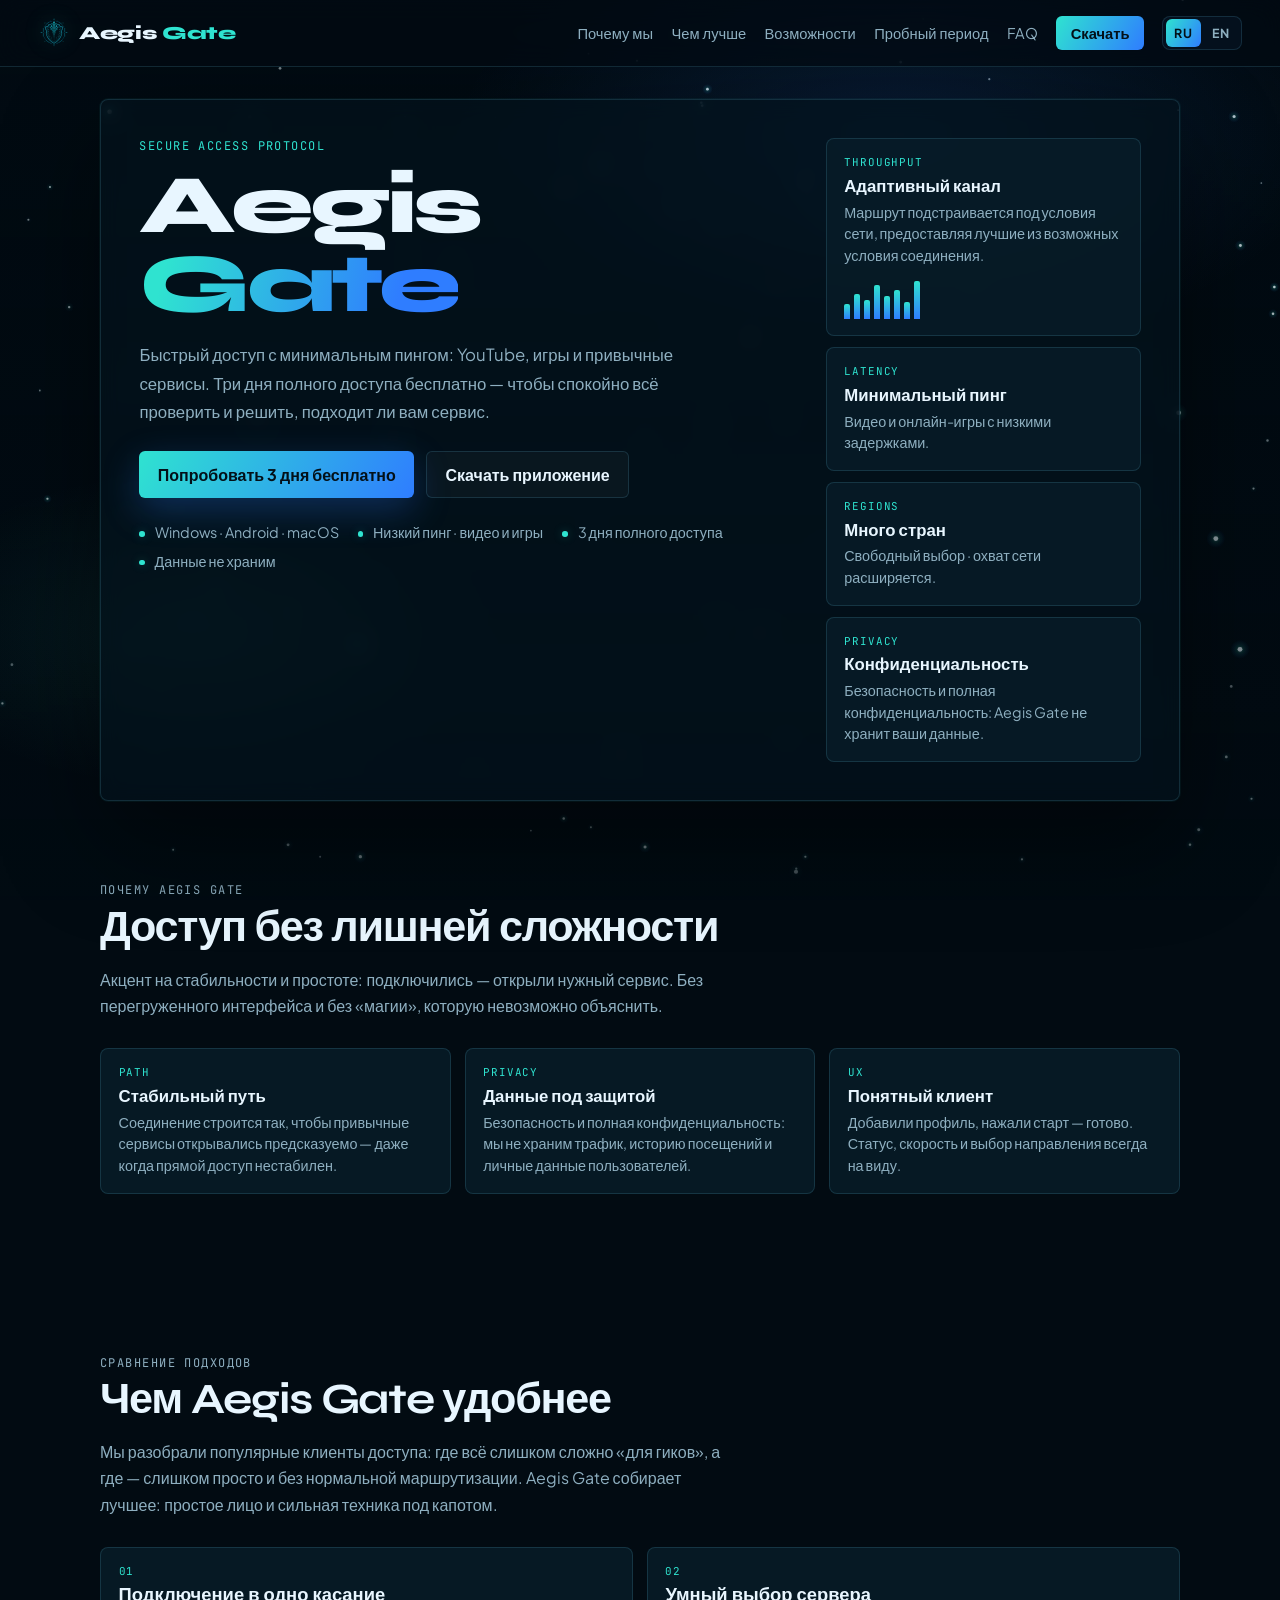
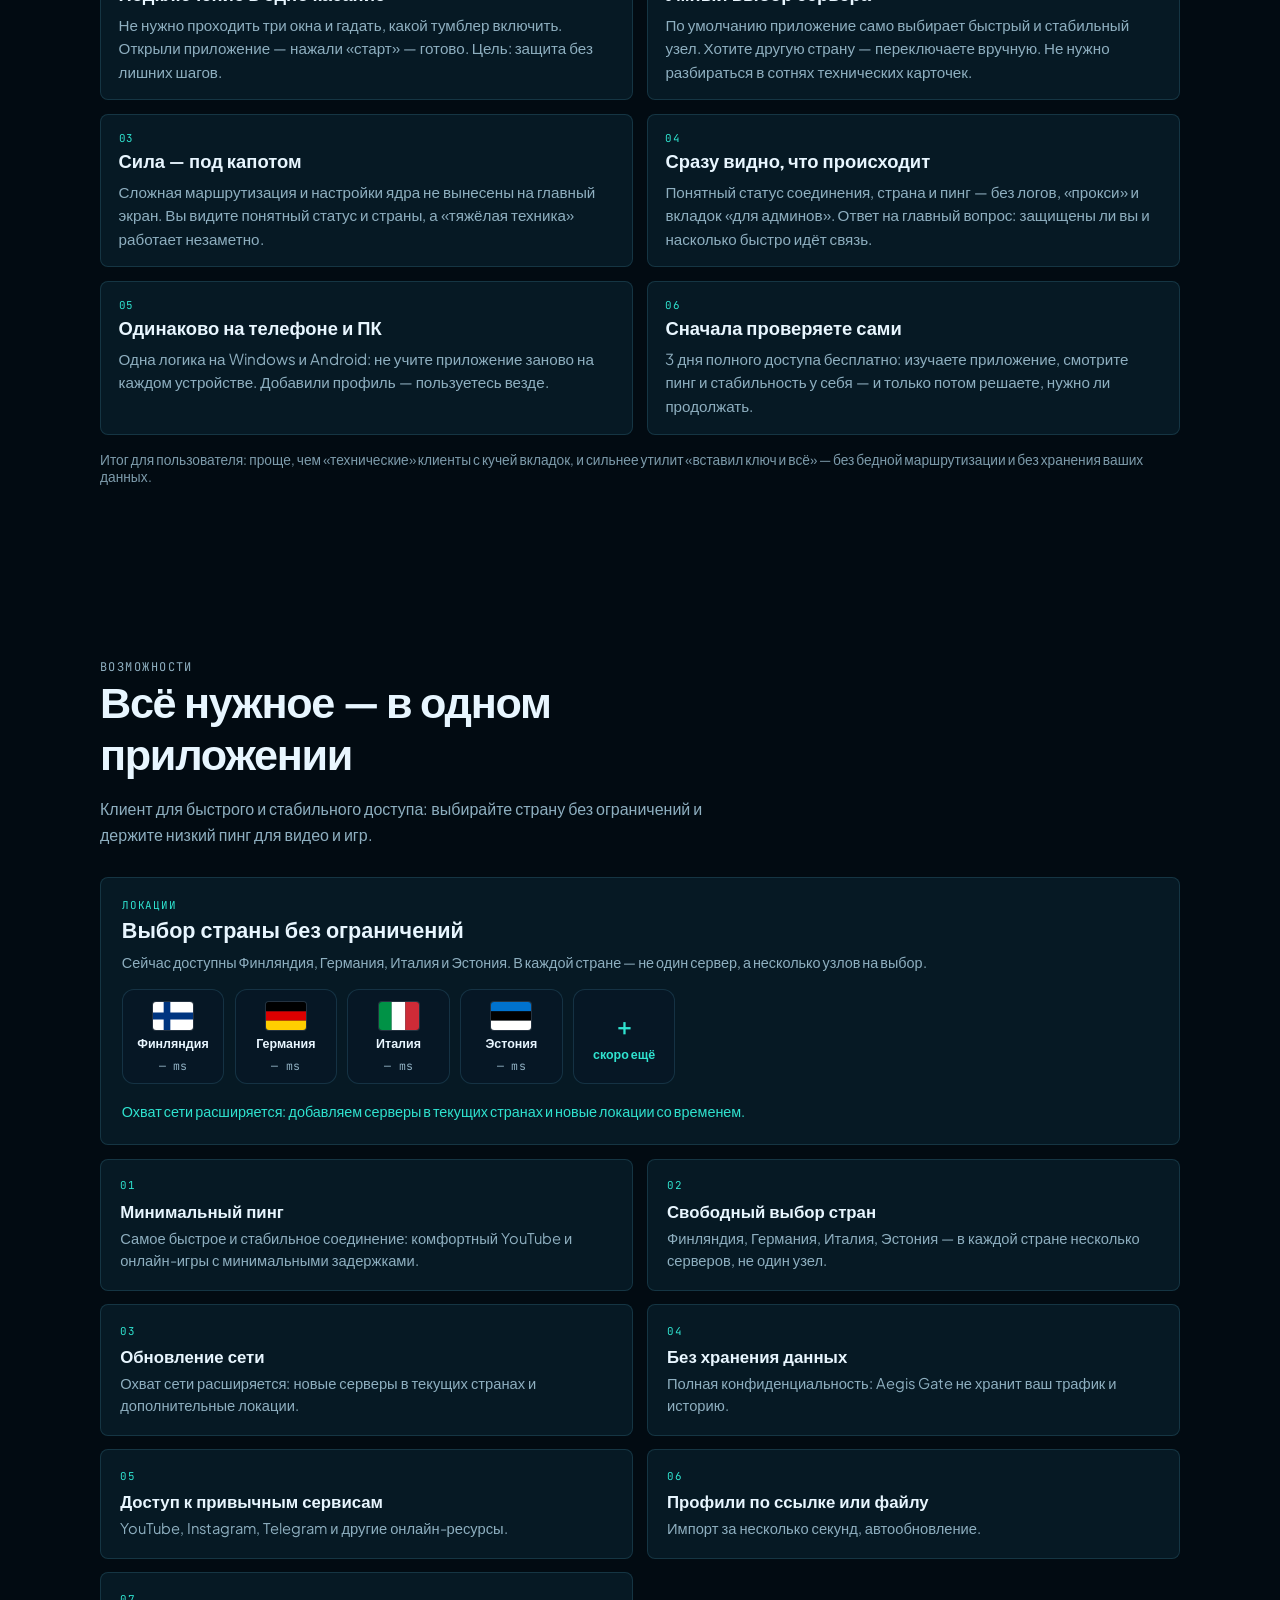
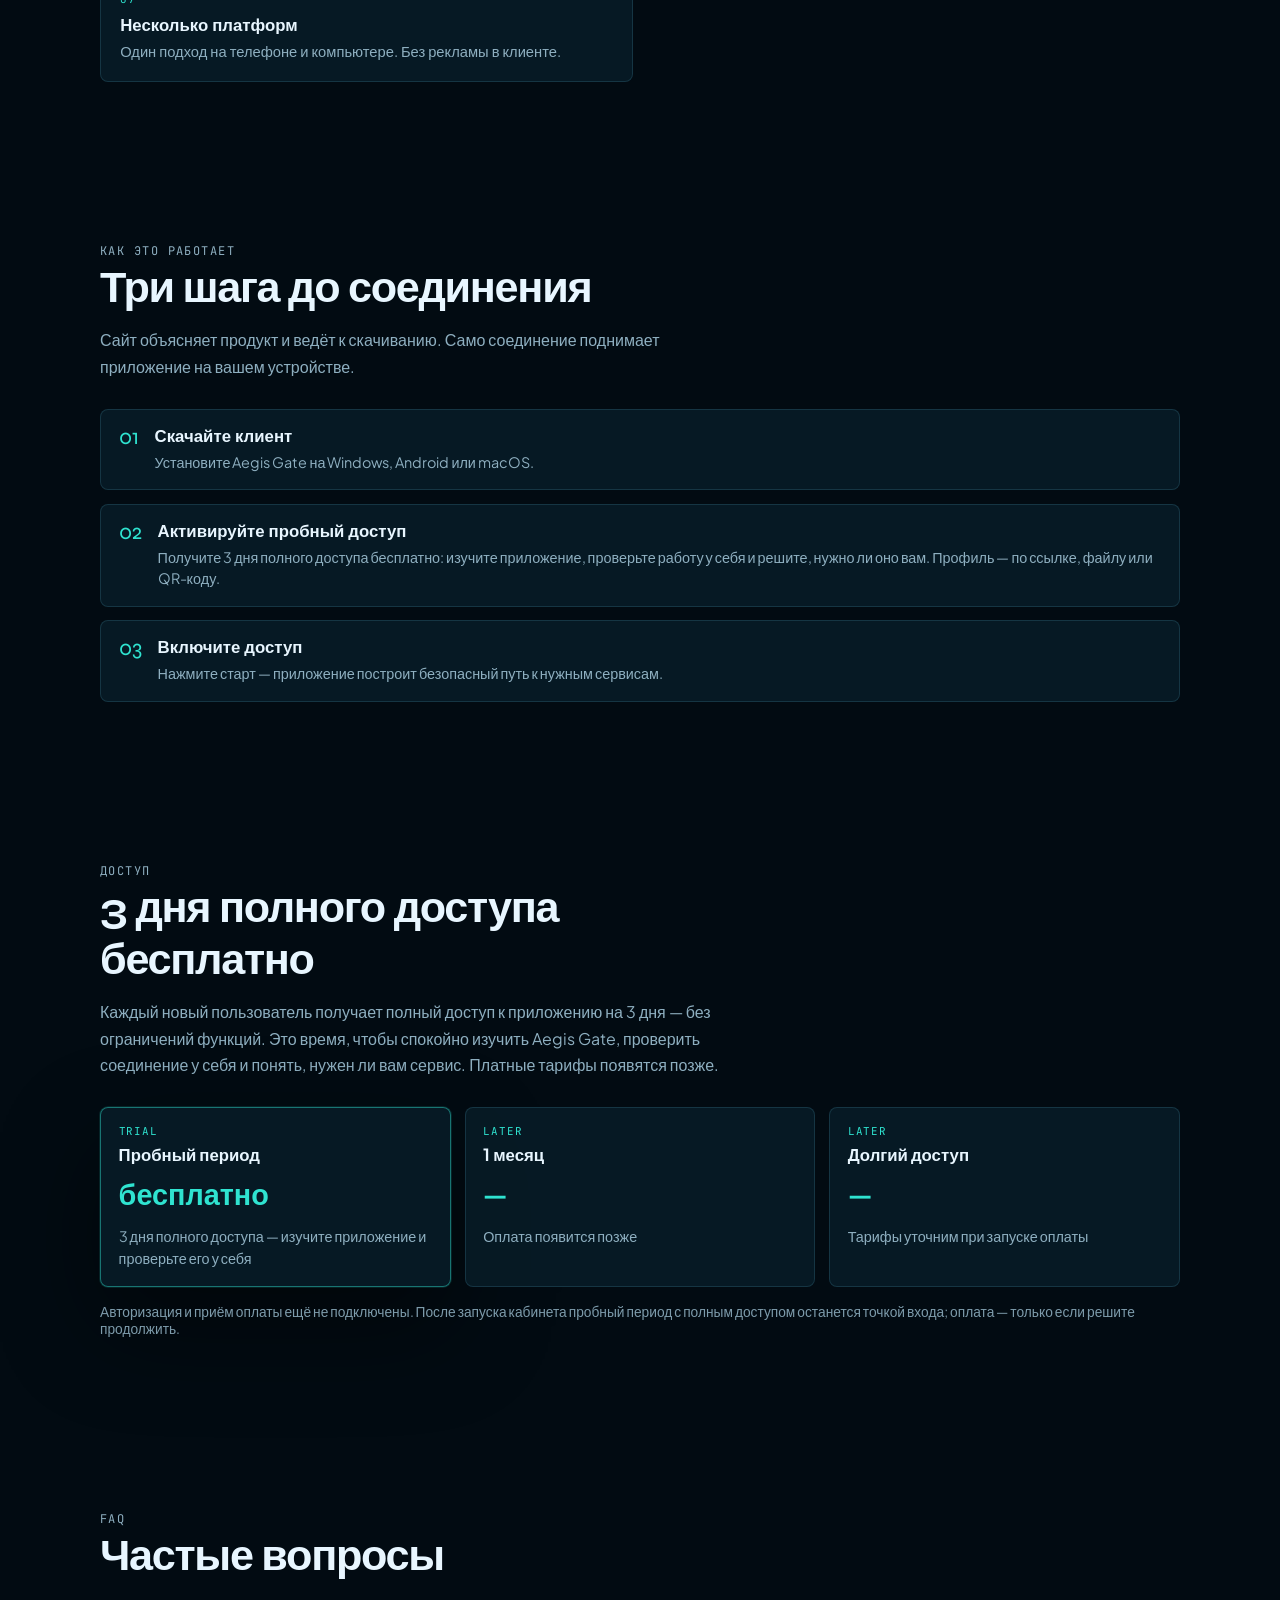
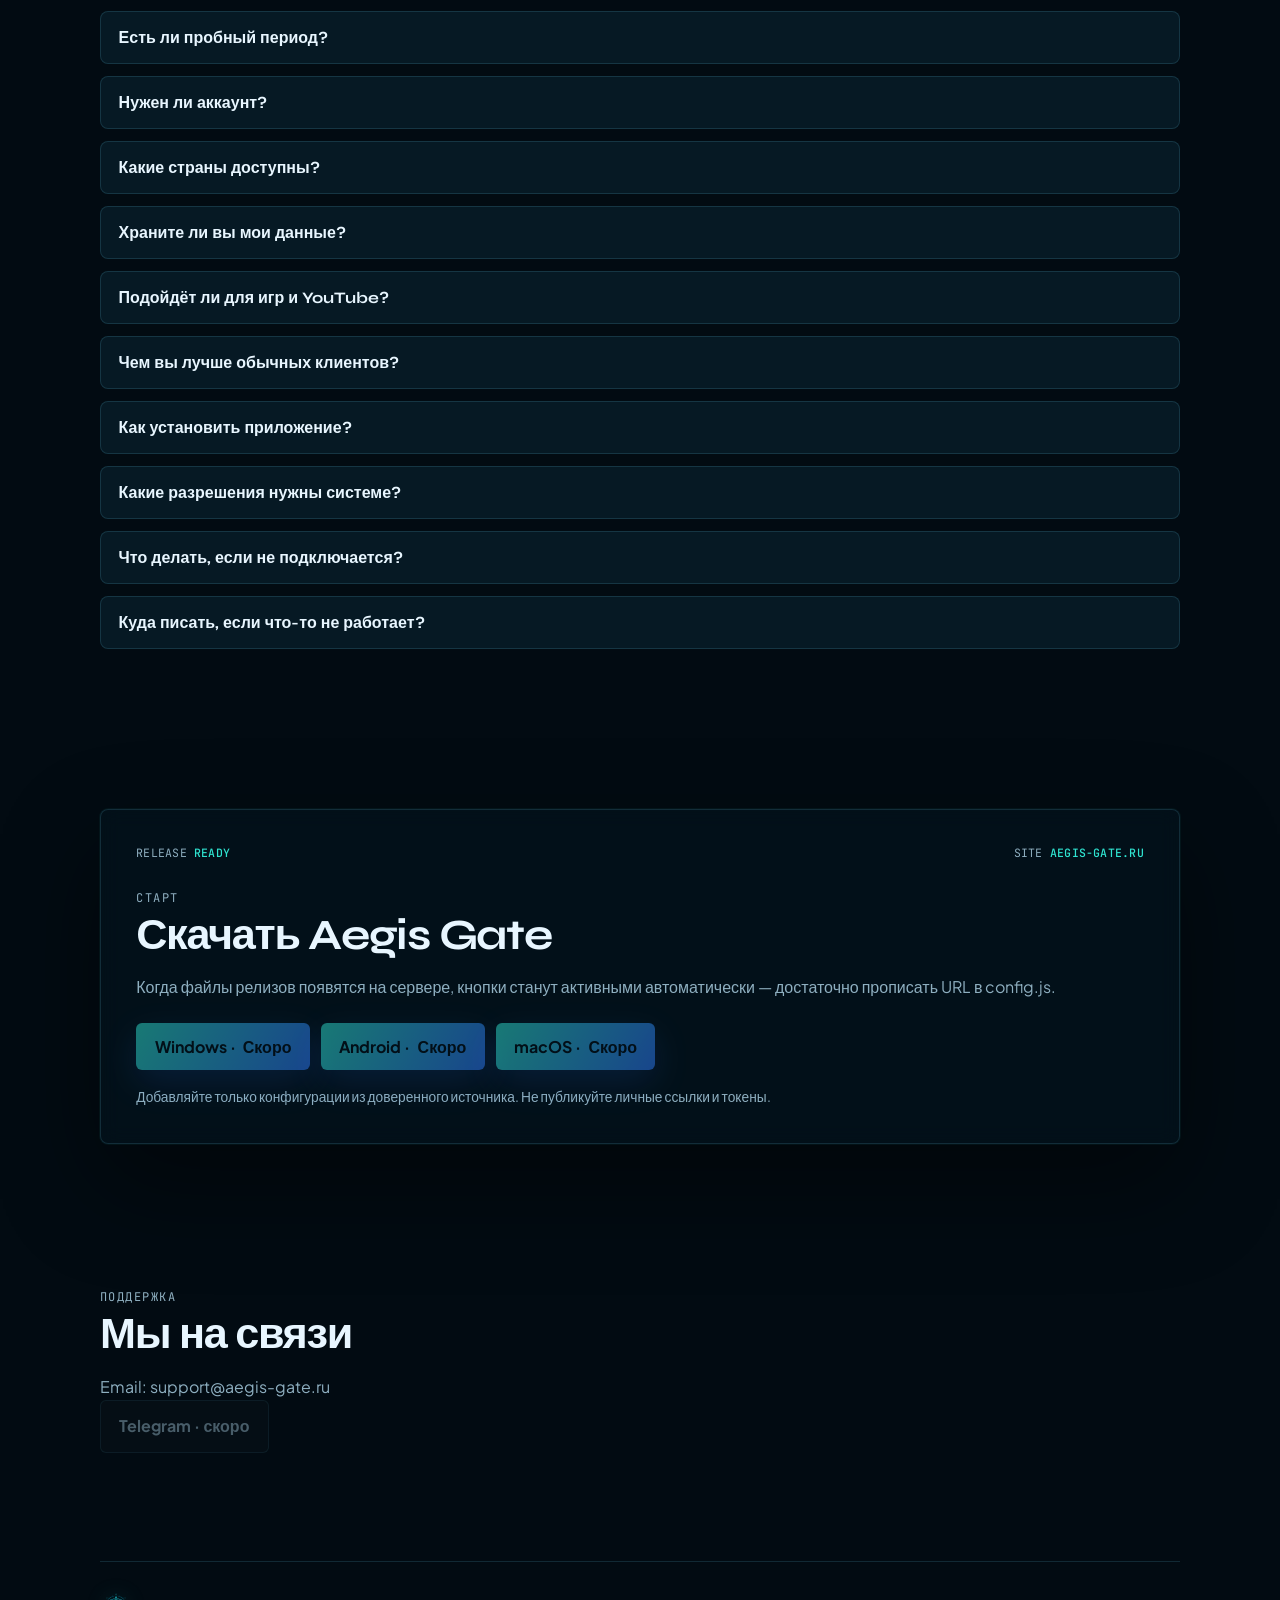
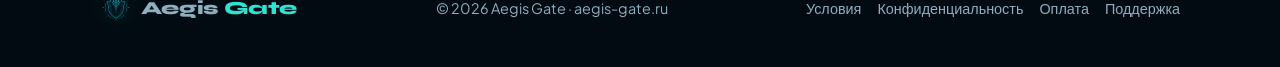
==== website/index.html @ 4e3cf85e "Initial commit: Aegis Gate" ====
<!DOCTYPE html>
<html lang="ru">
  <head>
    <meta charset="UTF-8" />
    <meta name="viewport" content="width=device-width, initial-scale=1" />
    <title data-i18n="meta.title">Aegis Gate — безопасный доступ к сервисам</title>
    <meta
      name="description"
      content="Aegis Gate — быстрый доступ с минимальным пингом: YouTube и игры, выбор стран без ограничений. 3 дня бесплатно. Windows, Android, macOS."
    />
    <link rel="canonical" href="https://aegis-gate.ru/" />
    <meta property="og:type" content="website" />
    <meta property="og:url" content="https://aegis-gate.ru/" />
    <meta property="og:title" content="Aegis Gate" />
    <meta
      property="og:description"
      content="Безопасный доступ к привычным сервисам без сложной настройки."
    />
    <meta property="og:image" content="https://aegis-gate.ru/assets/og-image.png" />
    <meta name="twitter:card" content="summary_large_image" />
    <meta name="theme-color" content="#020b12" />
    <link rel="icon" href="assets/favicon-32.png" type="image/png" sizes="32x32" />
    <link rel="icon" href="assets/favicon-16.png" type="image/png" sizes="16x16" />
    <link rel="apple-touch-icon" href="assets/apple-touch-icon.png" />
    <link rel="manifest" href="site.webmanifest" />
    <link rel="preconnect" href="https://fonts.googleapis.com" />
    <link rel="preconnect" href="https://fonts.gstatic.com" crossorigin />
    <link
      href="https://fonts.googleapis.com/css2?family=JetBrains+Mono:wght@400;500&family=Plus+Jakarta+Sans:wght@400;500;600;700&family=Syne:wght@700;800&display=swap"
      rel="stylesheet"
    />
    <link rel="stylesheet" href="styles.css" />
  </head>
  <body>
    <canvas id="net" aria-hidden="true"></canvas>
    <div class="veil" aria-hidden="true"></div>

    <div class="page">
      <header class="site-header">
        <a class="logo" href="#top" aria-label="Aegis Gate">
          <img
            class="logo-mark"
            src="assets/logo-mark.png?v=2"
            alt=""
            width="36"
            height="36"
          />
          <span>Aegis <em>Gate</em></span>
        </a>
        <nav class="nav">
          <a href="#why" data-i18n="nav.why">Почему мы</a>
          <a href="#advantage" data-i18n="nav.advantage">Чем лучше</a>
          <a href="#features" data-i18n="nav.features">Возможности</a>
          <a href="#pricing" data-i18n="nav.pricing">Пробный период</a>
          <a href="#faq" data-i18n="nav.faq">FAQ</a>
          <a href="#download" class="nav-cta" data-i18n="nav.download">Скачать</a>
          <div class="lang-switch" role="group" aria-label="Language">
            <button type="button" class="lang-btn is-active" data-lang-set="ru">
              RU
            </button>
            <button type="button" class="lang-btn" data-lang-set="en">EN</button>
          </div>
        </nav>
      </header>

      <main id="top">
        <section class="hero hud">
          <div class="hero-grid">
            <div class="hero-copy">
              <p class="eyebrow" data-i18n="hero.eyebrow">Secure access protocol</p>
              <h1 class="brand-title">Aegis <span>Gate</span></h1>
              <p class="lead" data-i18n="hero.lead">
                Быстрый доступ с минимальным пингом: YouTube, игры и привычные
                сервисы. Три дня полного доступа бесплатно — чтобы спокойно всё
                проверить и решить, подходит ли вам сервис.
              </p>
              <div class="cta-row">
                <a class="btn btn-primary" href="#pricing" data-i18n="hero.cta.trial"
                  >Попробовать 3 дня бесплатно</a
                >
                <a class="btn btn-ghost" href="#download" data-i18n="hero.cta.download"
                  >Скачать приложение</a
                >
              </div>
              <ul class="trust-row">
                <li data-i18n="hero.trust.platforms">Windows · Android · macOS</li>
                <li data-i18n="hero.trust.ping">Низкий пинг · видео и игры</li>
                <li data-i18n="hero.trust.trial">3 дня полного доступа</li>
                <li data-i18n="hero.trust.privacy">Данные не храним</li>
              </ul>
            </div>

            <aside class="hero-side" aria-label="Преимущества">
              <div class="cell">
                <div class="label">THROUGHPUT</div>
                <strong data-i18n="hero.side.throughput.title">Адаптивный канал</strong>
                <p data-i18n="hero.side.throughput.text">
                  Маршрут подстраивается под условия сети, предоставляя лучшие
                  из возможных условия соединения.
                </p>
                <div class="bars" aria-hidden="true">
                  <i></i><i></i><i></i><i></i><i></i><i></i><i></i><i></i>
                </div>
              </div>
              <div class="cell">
                <div class="label">LATENCY</div>
                <strong data-i18n="hero.side.latency.title">Минимальный пинг</strong>
                <p data-i18n="hero.side.latency.text">
                  Видео и онлайн-игры с низкими задержками.
                </p>
              </div>
              <div class="cell">
                <div class="label">REGIONS</div>
                <strong data-i18n="hero.side.regions.title">Много стран</strong>
                <p data-i18n="hero.side.regions.text">
                  Свободный выбор · охват сети расширяется.
                </p>
              </div>
              <div class="cell">
                <div class="label">PRIVACY</div>
                <strong data-i18n="hero.side.privacy.title">Конфиденциальность</strong>
                <p data-i18n="hero.side.privacy.text">
                  Безопасность и полная конфиденциальность: Aegis Gate не
                  хранит ваши данные.
                </p>
              </div>
            </aside>
          </div>
        </section>

        <section class="section" id="why">
          <div class="section-head">
            <p class="eyebrow" data-i18n="why.eyebrow">Почему Aegis Gate</p>
            <h2 data-i18n="why.title">Доступ без лишней сложности</h2>
            <p data-i18n="why.lead">
              Акцент на стабильности и простоте: подключились — открыли нужный
              сервис. Без перегруженного интерфейса и без «магии», которую
              невозможно объяснить.
            </p>
          </div>
          <div class="reasons">
            <article class="cell">
              <div class="label">PATH</div>
              <h3 data-i18n="why.path.title">Стабильный путь</h3>
              <p data-i18n="why.path.text">
                Соединение строится так, чтобы привычные сервисы открывались
                предсказуемо — даже когда прямой доступ нестабилен.
              </p>
            </article>
            <article class="cell">
              <div class="label">PRIVACY</div>
              <h3 data-i18n="why.privacy.title">Данные под защитой</h3>
              <p data-i18n="why.privacy.text">
                Безопасность и полная конфиденциальность: мы не храним трафик,
                историю посещений и личные данные пользователей.
              </p>
            </article>
            <article class="cell">
              <div class="label">UX</div>
              <h3 data-i18n="why.ux.title">Понятный клиент</h3>
              <p data-i18n="why.ux.text">
                Добавили профиль, нажали старт — готово. Статус, скорость и
                выбор направления всегда на виду.
              </p>
            </article>
          </div>
        </section>

        <section class="section" id="advantage">
          <div class="section-head">
            <p class="eyebrow" data-i18n="adv.eyebrow">Сравнение подходов</p>
            <h2 data-i18n="adv.title">Чем Aegis Gate удобнее</h2>
            <p data-i18n="adv.lead">
              Мы разобрали популярные клиенты доступа: где всё слишком сложно
              «для гиков», а где — слишком просто и без нормальной маршрутизации.
              Aegis Gate собирает лучшее: простое лицо и сильная техника под
              капотом.
            </p>
          </div>
          <div class="compare-grid">
            <article class="cell">
              <div class="label">01</div>
              <h3 data-i18n="adv.1.title">Подключение в одно касание</h3>
              <p data-i18n="adv.1.text">
                Не нужно проходить три окна и гадать, какой тумблер включить.
                Открыли приложение — нажали «старт» — готово. Цель: защита без
                лишних шагов.
              </p>
            </article>
            <article class="cell">
              <div class="label">02</div>
              <h3 data-i18n="adv.2.title">Умный выбор сервера</h3>
              <p data-i18n="adv.2.text">
                По умолчанию приложение само выбирает быстрый и стабильный
                узел. Хотите другую страну — переключаете вручную. Не нужно
                разбираться в сотнях технических карточек.
              </p>
            </article>
            <article class="cell">
              <div class="label">03</div>
              <h3 data-i18n="adv.3.title">Сила — под капотом</h3>
              <p data-i18n="adv.3.text">
                Сложная маршрутизация и настройки ядра не вынесены на главный
                экран. Вы видите понятный статус и страны, а «тяжёлая техника»
                работает незаметно.
              </p>
            </article>
            <article class="cell">
              <div class="label">04</div>
              <h3 data-i18n="adv.4.title">Сразу видно, что происходит</h3>
              <p data-i18n="adv.4.text">
                Понятный статус соединения, страна и пинг — без логов, «прокси»
                и вкладок «для админов». Ответ на главный вопрос: защищены ли вы
                и насколько быстро идёт связь.
              </p>
            </article>
            <article class="cell">
              <div class="label">05</div>
              <h3 data-i18n="adv.5.title">Одинаково на телефоне и ПК</h3>
              <p data-i18n="adv.5.text">
                Одна логика на Windows и Android: не учите приложение заново на
                каждом устройстве. Добавили профиль — пользуетесь везде.
              </p>
            </article>
            <article class="cell">
              <div class="label">06</div>
              <h3 data-i18n="adv.6.title">Сначала проверяете сами</h3>
              <p data-i18n="adv.6.text">
                3 дня полного доступа бесплатно: изучаете приложение, смотрите
                пинг и стабильность у себя — и только потом решаете, нужно ли
                продолжать.
              </p>
            </article>
          </div>
          <p class="fineprint advantage-note" data-i18n="adv.note">
            Итог для пользователя: проще, чем «технические» клиенты с кучей
            вкладок, и сильнее утилит «вставил ключ и всё» — без бедной
            маршрутизации и без хранения ваших данных.
          </p>
        </section>

        <section class="section" id="features">
          <div class="section-head">
            <p class="eyebrow" data-i18n="features.eyebrow">Возможности</p>
            <h2 data-i18n="features.title">Всё нужное — в одном приложении</h2>
            <p data-i18n="features.lead">
              Клиент для быстрого и стабильного доступа: выбирайте страну без
              ограничений и держите низкий пинг для видео и игр.
            </p>
          </div>

          <div class="countries-block cell">
            <div class="label" data-i18n="countries.label">ЛОКАЦИИ</div>
            <h3 data-i18n="countries.title">Выбор страны без ограничений</h3>
            <p data-i18n="countries.lead">
              Сейчас доступны Финляндия, Германия, Италия и Эстония. В каждой
              стране — не один сервер, а несколько узлов на выбор.
            </p>
            <ul class="country-flags" aria-label="Доступные страны" id="country-list">
              <li data-country="fi">
                <img
                  class="country-flags__flag"
                  src="assets/flags/fi.svg"
                  alt=""
                  width="40"
                  height="27"
                />
                <span class="country-flags__name" data-i18n="countries.fi"
                  >Финляндия</span
                >
                <span class="country-flags__ping" data-ping="fi">— ms</span>
              </li>
              <li data-country="de">
                <img
                  class="country-flags__flag"
                  src="assets/flags/de.svg"
                  alt=""
                  width="40"
                  height="27"
                />
                <span class="country-flags__name" data-i18n="countries.de"
                  >Германия</span
                >
                <span class="country-flags__ping" data-ping="de">— ms</span>
              </li>
              <li data-country="it">
                <img
                  class="country-flags__flag"
                  src="assets/flags/it.svg"
                  alt=""
                  width="40"
                  height="27"
                />
                <span class="country-flags__name" data-i18n="countries.it"
                  >Италия</span
                >
                <span class="country-flags__ping" data-ping="it">— ms</span>
              </li>
              <li data-country="ee">
                <img
                  class="country-flags__flag"
                  src="assets/flags/ee.svg"
                  alt=""
                  width="40"
                  height="27"
                />
                <span class="country-flags__name" data-i18n="countries.ee"
                  >Эстония</span
                >
                <span class="country-flags__ping" data-ping="ee">— ms</span>
              </li>
              <li class="country-flags__more">
                <span class="country-flags__plus" aria-hidden="true">＋</span>
                <span class="country-flags__name" data-i18n="countries.more"
                  >скоро ещё</span
                >
              </li>
            </ul>
            <p class="countries-note" data-i18n="countries.note">
              Охват сети расширяется: добавляем серверы в текущих странах и
              новые локации со временем.
            </p>
          </div>

          <ul class="feature-list">
            <li>
              <span class="label">01</span>
              <strong data-i18n="feat.01.title">Минимальный пинг</strong>
              <span data-i18n="feat.01.text"
                >Самое быстрое и стабильное соединение: комфортный YouTube и
                онлайн-игры с минимальными задержками.</span
              >
            </li>
            <li>
              <span class="label">02</span>
              <strong data-i18n="feat.02.title">Свободный выбор стран</strong>
              <span data-i18n="feat.02.text"
                >Финляндия, Германия, Италия, Эстония — в каждой стране несколько
                серверов, не один узел.</span
              >
            </li>
            <li>
              <span class="label">03</span>
              <strong data-i18n="feat.03.title">Обновление сети</strong>
              <span data-i18n="feat.03.text"
                >Охват сети расширяется: новые серверы в текущих странах и
                дополнительные локации.</span
              >
            </li>
            <li>
              <span class="label">04</span>
              <strong data-i18n="feat.04.title">Без хранения данных</strong>
              <span data-i18n="feat.04.text"
                >Полная конфиденциальность: Aegis Gate не хранит ваш трафик и
                историю.</span
              >
            </li>
            <li>
              <span class="label">05</span>
              <strong data-i18n="feat.05.title">Доступ к привычным сервисам</strong>
              <span data-i18n="feat.05.text"
                >YouTube, Instagram, Telegram и другие онлайн-ресурсы.</span
              >
            </li>
            <li>
              <span class="label">06</span>
              <strong data-i18n="feat.06.title">Профили по ссылке или файлу</strong>
              <span data-i18n="feat.06.text"
                >Импорт за несколько секунд, автообновление.</span
              >
            </li>
            <li>
              <span class="label">07</span>
              <strong data-i18n="feat.07.title">Несколько платформ</strong>
              <span data-i18n="feat.07.text"
                >Один подход на телефоне и компьютере. Без рекламы в клиенте.</span
              >
            </li>
          </ul>
        </section>

        <section class="section" id="how">
          <div class="section-head">
            <p class="eyebrow" data-i18n="how.eyebrow">Как это работает</p>
            <h2 data-i18n="how.title">Три шага до соединения</h2>
            <p data-i18n="how.lead">
              Сайт объясняет продукт и ведёт к скачиванию. Само соединение
              поднимает приложение на вашем устройстве.
            </p>
          </div>
          <ol class="steps">
            <li class="cell">
              <span class="step-num">01</span>
              <div>
                <h3 data-i18n="how.1.title">Скачайте клиент</h3>
                <p data-i18n="how.1.text">
                  Установите Aegis Gate на Windows, Android или macOS.
                </p>
              </div>
            </li>
            <li class="cell">
              <span class="step-num">02</span>
              <div>
                <h3 data-i18n="how.2.title">Активируйте пробный доступ</h3>
                <p data-i18n="how.2.text">
                  Получите 3 дня полного доступа бесплатно: изучите приложение,
                  проверьте работу у себя и решите, нужно ли оно вам. Профиль —
                  по ссылке, файлу или QR-коду.
                </p>
              </div>
            </li>
            <li class="cell">
              <span class="step-num">03</span>
              <div>
                <h3 data-i18n="how.3.title">Включите доступ</h3>
                <p data-i18n="how.3.text">
                  Нажмите старт — приложение построит безопасный путь к нужным
                  сервисам.
                </p>
              </div>
            </li>
          </ol>
        </section>

        <section class="section" id="pricing">
          <div class="section-head">
            <p class="eyebrow" data-i18n="pricing.eyebrow">Доступ</p>
            <h2 data-i18n="pricing.title">3 дня полного доступа бесплатно</h2>
            <p data-i18n="pricing.lead">
              Каждый новый пользователь получает полный доступ к приложению на 3
              дня — без ограничений функций. Это время, чтобы спокойно изучить
              Aegis Gate, проверить соединение у себя и понять, нужен ли вам
              сервис. Платные тарифы появятся позже.
            </p>
          </div>
          <div class="reasons" id="pricing-plans"></div>
          <p class="fineprint pricing-note" data-i18n="pricing.note">
            Авторизация и приём оплаты ещё не подключены. После запуска кабинета
            пробный период с полным доступом останется точкой входа; оплата —
            только если решите продолжить.
          </p>
        </section>

        <section class="section" id="faq">
          <div class="section-head">
            <p class="eyebrow" data-i18n="faq.eyebrow">FAQ</p>
            <h2 data-i18n="faq.title">Частые вопросы</h2>
          </div>
          <div class="faq-list">
            <details class="cell">
              <summary data-i18n="faq.trial.q">Есть ли пробный период?</summary>
              <p data-i18n="faq.trial.a">
                Да — 3 дня полного доступа бесплатно. Вы можете спокойно изучить
                приложение, проверить работу у себя и решить, подходит ли вам
                сервис. Кабинет и оплата ещё готовятся.
              </p>
            </details>
            <details class="cell">
              <summary data-i18n="faq.account.q">Нужен ли аккаунт?</summary>
              <p data-i18n="faq.account.a">
                Полноценная авторизация появится вместе с кабинетом. Пока можно
                пользоваться пробным доступом без сложной регистрации на сайте.
              </p>
            </details>
            <details class="cell">
              <summary data-i18n="faq.countries.q">Какие страны доступны?</summary>
              <p data-i18n="faq.countries.a">
                Сейчас — Финляндия, Германия, Италия и Эстония. В каждой стране
                несколько серверов. Охват сети расширяется: добавляем узлы и
                новые локации.
              </p>
            </details>
            <details class="cell">
              <summary data-i18n="faq.privacy.q">Храните ли вы мои данные?</summary>
              <p data-i18n="faq.privacy.a">
                Нет. Aegis Gate не хранит трафик и историю пользователей —
                безопасность и полная конфиденциальность данных.
              </p>
            </details>
            <details class="cell">
              <summary data-i18n="faq.games.q">Подойдёт ли для игр и YouTube?</summary>
              <p data-i18n="faq.games.a">
                Сервис нацелен на быстрое стабильное соединение с минимальным
                пингом — и для видео, и для онлайн-игр с низкими задержками.
              </p>
            </details>
            <details class="cell">
              <summary data-i18n="faq.advantage.q"
                >Чем вы лучше обычных клиентов?</summary
              >
              <p data-i18n="faq.advantage.a">
                Проще «технических» приложений с кучей вкладок и сильнее совсем
                минималистичных утилит: одно касание, умный выбор сервера, пинг
                и страны на виду, мощная маршрутизация под капотом — без хранения
                ваших данных.
              </p>
            </details>
            <details class="cell">
              <summary data-i18n="faq.install.q">Как установить приложение?</summary>
              <p data-i18n="faq.install.a">
                Раздел в подготовке: здесь появятся шаги установки для Windows,
                Android и macOS.
              </p>
            </details>
            <details class="cell">
              <summary data-i18n="faq.permissions.q"
                >Какие разрешения нужны системе?</summary
              >
              <p data-i18n="faq.permissions.a">
                Раздел в подготовке: здесь будет описано, какие системные запросы
                (VPN/сеть) появляются при первом запуске и зачем они нужны.
              </p>
            </details>
            <details class="cell">
              <summary data-i18n="faq.connect.q"
                >Что делать, если не подключается?</summary
              >
              <p data-i18n="faq.connect.a">
                Раздел в подготовке: здесь появятся типовые шаги диагностики.
                Пока напишите в поддержку — email или Telegram.
              </p>
            </details>
            <details class="cell">
              <summary data-i18n="faq.support.q"
                >Куда писать, если что-то не работает?</summary
              >
              <p data-i18n="faq.support.a">
                Напишите на support@aegis-gate.ru или в Telegram поддержки.
                Учтите: работа у конкретного пользователя не гарантируется — см.
                условия и политику конфиденциальности.
              </p>
            </details>
          </div>
        </section>

        <section class="section section--download" id="download">
          <div class="download-panel hud">
            <div class="topbar">
              <span>RELEASE <b>READY</b></span>
              <span>SITE <b>AEGIS-GATE.RU</b></span>
            </div>
            <p class="eyebrow" data-i18n="download.eyebrow">Старт</p>
            <h2 data-i18n="download.title">Скачать Aegis Gate</h2>
            <p data-i18n="download.lead">
              Когда файлы релизов появятся на сервере, кнопки станут активными
              автоматически — достаточно прописать URL в <code>config.js</code>.
            </p>
            <div class="download-actions">
              <a
                class="btn btn-primary"
                data-download="windows"
                href="#"
                aria-disabled="true"
                >Windows · <span data-download-state data-i18n="download.soon"
                  >Скоро</span
                ></a
              >
              <a
                class="btn btn-primary"
                data-download="android"
                href="#"
                aria-disabled="true"
                >Android · <span data-download-state data-i18n="download.soon"
                  >Скоро</span
                ></a
              >
              <a
                class="btn btn-primary"
                data-download="macos"
                href="#"
                aria-disabled="true"
                >macOS · <span data-download-state data-i18n="download.soon"
                  >Скоро</span
                ></a
              >
            </div>
            <p class="fineprint" data-i18n="download.fine">
              Добавляйте только конфигурации из доверенного источника. Не
              публикуйте личные ссылки и токены.
            </p>
          </div>
        </section>

        <section class="section" id="support">
          <div class="section-head">
            <p class="eyebrow" data-i18n="support.eyebrow">Поддержка</p>
            <h2 data-i18n="support.title">Мы на связи</h2>
            <p>
              <span data-i18n="support.email">Email:</span>
              <a data-support-email href="mailto:support@aegis-gate.ru"
                >support@aegis-gate.ru</a
              >
            </p>
            <p>
              <a
                class="btn btn-ghost"
                data-support-telegram
                href="#"
                aria-disabled="true"
                data-i18n="support.tg.soon"
                >Telegram · скоро</a
              >
            </p>
          </div>
        </section>
      </main>

      <footer class="site-footer">
        <a class="logo" href="#top">
          <img
            class="logo-mark"
            src="assets/logo-mark.png?v=2"
            alt=""
            width="28"
            height="28"
          />
          <span>Aegis <em>Gate</em></span>
        </a>
        <p>© <span id="year"></span> Aegis Gate · aegis-gate.ru</p>
        <div class="footer-links">
          <a href="legal/offer.html" data-i18n="footer.terms">Условия</a>
          <a href="legal/privacy.html" data-i18n="footer.privacy"
            >Конфиденциальность</a
          >
          <a href="legal/payment.html" data-i18n="footer.payment">Оплата</a>
          <a href="#support" data-i18n="footer.support">Поддержка</a>
        </div>
      </footer>
    </div>

    <script src="config.js"></script>
    <script src="i18n.js"></script>
    <script src="site.js"></script>
    <script src="script.js?v=release-2"></script>
  </body>
</html>
---- website/styles.css ----
:root {
  --bg: #020b12;
  --ink: #e8f6ff;
  --muted: #8eafc0;
  --cyan: #2fe3d0;
  --blue: #2f7dff;
  --line: rgba(100, 200, 230, 0.16);
  --panel: rgba(4, 18, 28, 0.72);
  --cell: rgba(8, 30, 42, 0.78);
  --glow: rgba(47, 227, 208, 0.28);
  --font-display: "Syne", sans-serif;
  --font-body: "Plus Jakarta Sans", sans-serif;
  --font-mono: "JetBrains Mono", monospace;
  --shadow: 0 40px 100px rgba(0, 0, 0, 0.45);
  --radius: 8px;
  --max: 1080px;
}

*,
*::before,
*::after {
  box-sizing: border-box;
}

html {
  scroll-behavior: smooth;
}

body {
  margin: 0;
  min-height: 100vh;
  color: var(--ink);
  font-family: var(--font-body);
  background: var(--bg);
  overflow-x: hidden;
}

a {
  color: inherit;
  text-decoration: none;
}

canvas#net {
  position: fixed;
  inset: 0;
  width: 100%;
  height: 100%;
  z-index: 0;
}

.veil {
  position: fixed;
  inset: 0;
  z-index: 1;
  pointer-events: none;
  background:
    radial-gradient(800px 400px at 70% 15%, rgba(47, 125, 255, 0.14), transparent 55%),
    radial-gradient(600px 320px at 15% 70%, rgba(47, 227, 208, 0.08), transparent 50%),
    linear-gradient(180deg, rgba(2, 11, 18, 0.05), rgba(2, 11, 18, 0.55));
}

.page {
  position: relative;
  z-index: 2;
}

.site-header {
  position: sticky;
  top: 0;
  z-index: 20;
  display: flex;
  align-items: center;
  justify-content: space-between;
  gap: 1rem;
  padding: 1rem clamp(1.2rem, 4vw, 2.4rem);
  backdrop-filter: blur(14px);
  background: rgba(2, 11, 18, 0.72);
  border-bottom: 1px solid var(--line);
}

.logo {
  display: inline-flex;
  align-items: center;
  gap: 0.55rem;
  font-family: var(--font-display);
  font-weight: 800;
  font-size: 1.15rem;
  letter-spacing: -0.02em;
}

.logo-mark {
  width: 2rem;
  height: 2rem;
  object-fit: contain;
  flex-shrink: 0;
  filter: drop-shadow(0 0 10px rgba(47, 227, 208, 0.25));
}

.logo em {
  color: var(--cyan);
  font-style: normal;
}

.nav {
  display: flex;
  align-items: center;
  gap: 1.15rem;
  color: var(--muted);
  font-size: 0.92rem;
}

.lang-switch {
  display: inline-flex;
  align-items: center;
  gap: 0.15rem;
  padding: 0.15rem;
  border: 1px solid var(--line);
  border-radius: 8px;
  background: rgba(8, 22, 40, 0.55);
}

.lang-btn {
  appearance: none;
  border: 0;
  background: transparent;
  color: var(--muted);
  font: inherit;
  font-size: 0.78rem;
  font-weight: 700;
  letter-spacing: 0.04em;
  padding: 0.35rem 0.55rem;
  border-radius: 6px;
  cursor: pointer;
}

.lang-btn:hover {
  color: var(--ink);
}

.lang-btn.is-active {
  color: #031018;
  background: linear-gradient(120deg, var(--cyan), var(--blue));
}

.nav a:hover {
  color: var(--ink);
}

.nav-cta {
  padding: 0.5rem 0.9rem;
  border-radius: 6px;
  color: #031018 !important;
  background: linear-gradient(120deg, var(--cyan), var(--blue));
  font-weight: 700;
}

.hud {
  border: 1px solid var(--line);
  border-radius: var(--radius);
  background: var(--panel);
  backdrop-filter: blur(10px);
  box-shadow: 0 0 0 1px rgba(47, 227, 208, 0.05), var(--shadow);
}

.hero {
  width: min(var(--max), calc(100% - 2.4rem));
  margin: 2rem auto 0;
  padding: clamp(1.4rem, 3vw, 2.5rem);
}

.topbar {
  display: flex;
  justify-content: space-between;
  gap: 1rem;
  flex-wrap: wrap;
  margin-bottom: 1.8rem;
  font-family: var(--font-mono);
  font-size: 0.72rem;
  color: var(--muted);
  letter-spacing: 0.02em;
}

.topbar b {
  color: var(--cyan);
  font-weight: 500;
}

.hero-grid {
  display: grid;
  grid-template-columns: 1.35fr 0.65fr;
  gap: 2rem;
  align-items: start;
}

.eyebrow {
  margin: 0 0 0.75rem;
  font-family: var(--font-mono);
  font-size: 0.75rem;
  color: var(--cyan);
  letter-spacing: 0.12em;
  text-transform: uppercase;
}

.brand-title {
  margin: 0;
  font-family: var(--font-display);
  font-weight: 800;
  font-size: clamp(3rem, 8vw, 5.2rem);
  line-height: 0.94;
  letter-spacing: -0.045em;
}

.brand-title span {
  background: linear-gradient(105deg, var(--cyan) 10%, var(--blue) 80%);
  -webkit-background-clip: text;
  background-clip: text;
  color: transparent;
}

.lead {
  max-width: 36rem;
  margin: 1.15rem 0 1.5rem;
  color: var(--muted);
  line-height: 1.7;
  font-size: 1.05rem;
}

.cta-row {
  display: flex;
  flex-wrap: wrap;
  gap: 0.75rem;
}

.btn {
  display: inline-flex;
  align-items: center;
  justify-content: center;
  gap: 0.45rem;
  min-height: 2.9rem;
  padding: 0.75rem 1.15rem;
  border-radius: 6px;
  font-weight: 700;
  transition: transform 0.2s ease, opacity 0.2s ease;
}

.btn:hover {
  transform: translateY(-2px);
}

.btn-primary {
  color: #031018;
  background: linear-gradient(120deg, var(--cyan), var(--blue));
  box-shadow: 0 12px 36px rgba(47, 125, 255, 0.28);
}

.btn-ghost {
  border: 1px solid var(--line);
  background: rgba(255, 255, 255, 0.03);
}

.btn[aria-disabled="true"] {
  opacity: 0.5;
  pointer-events: none;
}

.trust-row {
  display: flex;
  flex-wrap: wrap;
  gap: 0.65rem 1.2rem;
  margin: 1.6rem 0 0;
  padding: 0;
  list-style: none;
  color: var(--muted);
  font-size: 0.9rem;
}

.trust-row li {
  position: relative;
  padding-left: 0.95rem;
}

.trust-row li::before {
  content: "";
  position: absolute;
  left: 0;
  top: 0.55em;
  width: 0.35rem;
  height: 0.35rem;
  border-radius: 50%;
  background: var(--cyan);
  box-shadow: 0 0 10px var(--glow);
}

.hero-side {
  display: grid;
  gap: 0.7rem;
}

.cell {
  border: 1px solid var(--line);
  border-radius: var(--radius);
  padding: 1rem 1.1rem;
  background: var(--cell);
}

.cell .label,
.feature-list .label {
  font-family: var(--font-mono);
  font-size: 0.68rem;
  color: var(--cyan);
  letter-spacing: 0.08em;
  margin-bottom: 0.35rem;
}

.cell h3,
.cell strong {
  display: block;
  margin: 0 0 0.3rem;
  font-size: 1.05rem;
}

.cell p {
  margin: 0;
  color: var(--muted);
  font-size: 0.9rem;
  line-height: 1.5;
}

.bars {
  display: flex;
  align-items: flex-end;
  gap: 4px;
  height: 42px;
  margin-top: 0.65rem;
}

.bars i {
  display: block;
  width: 6px;
  border-radius: 2px 2px 0 0;
  background: linear-gradient(180deg, var(--cyan), var(--blue));
  animation: rise 1.8s ease-in-out infinite alternate;
  transform-origin: bottom;
}

.bars i:nth-child(1) { height: 35%; }
.bars i:nth-child(2) { height: 60%; animation-delay: 0.1s; }
.bars i:nth-child(3) { height: 45%; animation-delay: 0.2s; }
.bars i:nth-child(4) { height: 80%; animation-delay: 0.15s; }
.bars i:nth-child(5) { height: 55%; animation-delay: 0.25s; }
.bars i:nth-child(6) { height: 70%; animation-delay: 0.05s; }
.bars i:nth-child(7) { height: 40%; animation-delay: 0.3s; }
.bars i:nth-child(8) { height: 90%; animation-delay: 0.18s; }

.section {
  width: min(var(--max), calc(100% - 2.4rem));
  margin: 0 auto;
  padding: clamp(3rem, 7vw, 5rem) 0;
}

.section-head {
  max-width: 40rem;
  margin-bottom: 1.8rem;
}

.section-head h2,
.download-panel h2 {
  margin: 0 0 0.85rem;
  font-family: var(--font-display);
  font-size: clamp(1.9rem, 4vw, 2.7rem);
  letter-spacing: -0.03em;
}

.section-head p,
.download-panel > p {
  margin: 0;
  color: var(--muted);
  line-height: 1.65;
}

.reasons {
  display: grid;
  grid-template-columns: repeat(3, minmax(0, 1fr));
  gap: 0.85rem;
}

.compare-grid {
  display: grid;
  grid-template-columns: repeat(2, minmax(0, 1fr));
  gap: 0.85rem;
}

.compare-grid h3 {
  margin: 0.35rem 0 0.45rem;
  font-family: var(--font-display);
  font-size: 1.15rem;
}

.compare-grid p {
  margin: 0;
  color: var(--muted);
  line-height: 1.55;
  font-size: 0.95rem;
}

.advantage-note {
  margin-top: 1rem;
}

.countries-block {
  margin: 0 0 0.85rem;
  padding: 1.25rem 1.3rem 1.35rem;
}

.countries-block h3 {
  margin: 0.35rem 0 0.45rem;
  font-family: var(--font-display);
  font-size: 1.35rem;
}

.countries-block > p {
  margin: 0 0 1rem;
  color: var(--muted);
  line-height: 1.55;
}

.countries-note {
  margin: 1rem 0 0 !important;
  font-size: 0.92rem;
  color: var(--cyan) !important;
}

.country-flags {
  display: flex;
  flex-wrap: wrap;
  gap: 0.65rem;
  margin: 0;
  padding: 0;
  list-style: none;
}

.country-flags li {
  display: flex;
  flex-direction: column;
  align-items: center;
  justify-content: center;
  gap: 0.4rem;
  min-width: 6.4rem;
  max-width: 8.2rem;
  padding: 0.75rem 0.7rem 0.7rem;
  border: 1px solid var(--line);
  border-radius: 12px;
  background: rgba(8, 22, 40, 0.55);
  text-align: center;
  line-height: 1.15;
}

.country-flags__flag {
  display: block;
  width: 2.5rem;
  height: 1.7rem;
  object-fit: cover;
  border-radius: 3px;
  box-shadow: 0 0 0 1px rgba(255, 255, 255, 0.12);
}

.country-flags__plus {
  display: flex;
  align-items: center;
  justify-content: center;
  width: 2.5rem;
  height: 1.7rem;
  font-size: 1.35rem;
  font-weight: 700;
  color: var(--cyan);
  line-height: 1;
}

.country-flags__name {
  font-size: 0.78rem;
  color: var(--ink);
  font-weight: 600;
}

.country-flags__ping {
  margin-top: 0.15rem;
  font-family: var(--font-mono);
  font-size: 0.72rem;
  color: var(--muted);
  letter-spacing: 0.02em;
}

.country-flags__ping.is-live {
  color: var(--cyan);
}

.country-flags__more {
  border-style: dashed;
}

.country-flags__more .country-flags__name {
  color: var(--cyan);
}

a[aria-disabled="true"] {
  opacity: 0.72;
  cursor: default;
}

.feature-list {
  display: grid;
  grid-template-columns: repeat(2, minmax(0, 1fr));
  gap: 0.85rem;
  margin: 0;
  padding: 0;
  list-style: none;
}

.feature-list li {
  display: grid;
  gap: 0.25rem;
  padding: 1.15rem 1.2rem;
  border: 1px solid var(--line);
  border-radius: var(--radius);
  background: var(--cell);
}

.feature-list strong {
  font-family: var(--font-display);
  font-size: 1.05rem;
}

.feature-list span:last-child {
  color: var(--muted);
  line-height: 1.5;
  font-size: 0.92rem;
}

.steps {
  display: grid;
  gap: 0.85rem;
  margin: 0;
  padding: 0;
  list-style: none;
}

.steps li {
  display: grid;
  grid-template-columns: auto 1fr;
  gap: 1rem;
  align-items: start;
}

.step-num {
  font-family: var(--font-display);
  font-size: 1.4rem;
  color: var(--cyan);
  line-height: 1;
}

.steps h3 {
  margin: 0 0 0.3rem;
  font-family: var(--font-display);
}

.steps p {
  margin: 0;
  color: var(--muted);
}

.section--download {
  padding-bottom: 4rem;
}

.download-panel {
  padding: clamp(1.4rem, 3vw, 2.2rem);
}

.download-actions {
  display: flex;
  flex-wrap: wrap;
  gap: 0.7rem;
  margin: 1.4rem 0 1rem;
}

.fineprint {
  color: rgba(142, 175, 192, 0.88);
  font-size: 0.86rem;
}

.pricing-card--hot {
  border-color: rgba(47, 227, 208, 0.45);
  box-shadow: 0 0 0 1px rgba(47, 227, 208, 0.12), var(--shadow);
}

.pricing-price {
  margin: 0.55rem 0 !important;
  color: var(--ink) !important;
  font-size: 1.35rem !important;
}

.pricing-price b {
  font-family: var(--font-display);
  font-size: 1.8rem;
  color: var(--cyan);
}

.pricing-price span {
  color: var(--muted);
  font-size: 0.95rem;
}

.pricing-note {
  margin-top: 1rem;
}

.faq-list {
  display: grid;
  gap: 0.75rem;
}

.faq-list details {
  padding: 0;
}

.faq-list summary {
  cursor: pointer;
  list-style: none;
  padding: 1rem 1.1rem;
  font-weight: 700;
  font-family: var(--font-display);
}

.faq-list summary::-webkit-details-marker {
  display: none;
}

.faq-list details[open] summary {
  color: var(--cyan);
}

.faq-list details p {
  margin: 0;
  padding: 0 1.1rem 1.1rem;
  color: var(--muted);
  line-height: 1.55;
}

.legal-page {
  background: var(--bg);
}

.legal-content {
  max-width: 46rem;
}

.legal-content h1 {
  font-family: var(--font-display);
  font-size: clamp(2rem, 4vw, 2.8rem);
  margin: 0 0 0.8rem;
}

.legal-content h2 {
  font-family: var(--font-display);
  margin: 1.8rem 0 0.6rem;
  font-size: 1.25rem;
}

.legal-content p,
.legal-content li {
  color: var(--muted);
  line-height: 1.65;
}

.legal-lead {
  color: var(--muted);
}

code {
  font-family: var(--font-mono);
  font-size: 0.85em;
  color: var(--cyan);
}

.site-footer {
  width: min(var(--max), calc(100% - 2.4rem));
  margin: 0 auto;
  display: flex;
  flex-wrap: wrap;
  align-items: center;
  justify-content: space-between;
  gap: 1rem;
  padding: 1.4rem 0 2.2rem;
  border-top: 1px solid var(--line);
  color: var(--muted);
  font-size: 0.9rem;
}

.footer-links {
  display: flex;
  gap: 1rem;
}

.footer-links a:hover {
  color: var(--ink);
}

@keyframes rise {
  to {
    filter: brightness(1.25);
    transform: scaleY(1.08);
  }
}

@media (max-width: 900px) {
  .hero-grid,
  .reasons,
  .feature-list,
  .compare-grid {
    grid-template-columns: 1fr;
  }

  .nav a:not(.nav-cta) {
    display: none;
  }

  .lang-switch {
    margin-left: 0.25rem;
  }
}

@media (prefers-reduced-motion: reduce) {
  *,
  *::before,
  *::after {
    animation: none !important;
    transition: none !important;
    scroll-behavior: auto !important;
  }
}
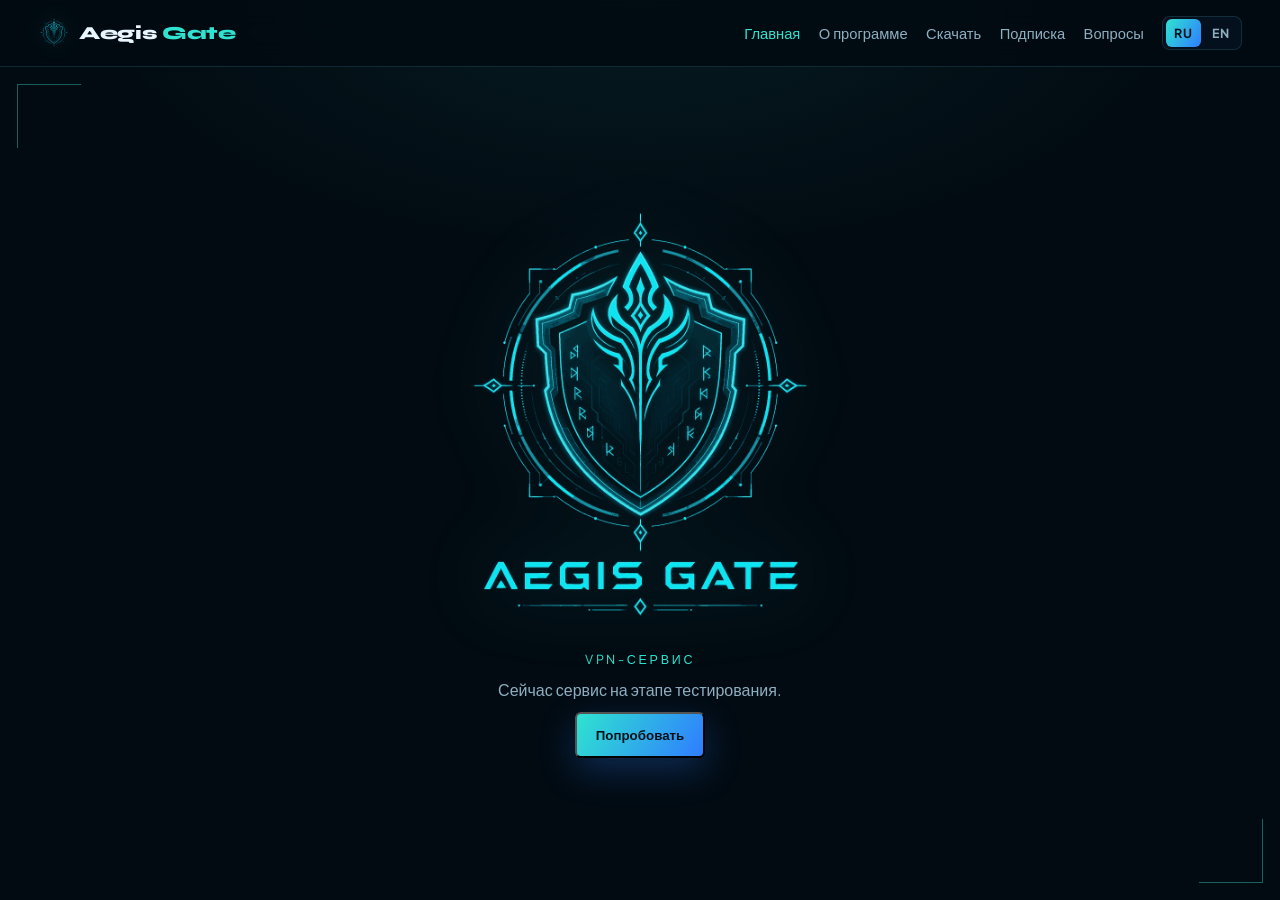
==== commit 5f34e528: "Publish the current Aegis Gate site so the domain can serve it. Co-authored-by: Cursor <cursoragent@" ====
--- a/website/index.html
+++ b/website/index.html
@@ -3,634 +3,205 @@
   <head>
     <meta charset="UTF-8" />
     <meta name="viewport" content="width=device-width, initial-scale=1" />
-    <title data-i18n="meta.title">Aegis Gate — безопасный доступ к сервисам</title>
-    <meta
-      name="description"
-      content="Aegis Gate — быстрый доступ с минимальным пингом: YouTube и игры, выбор стран без ограничений. 3 дня бесплатно. Windows, Android, macOS."
-    />
+    <title data-i18n="meta.title">Aegis Gate — VPN-сервис</title>
+    <meta name="description" content="Aegis Gate — VPN-сервис. YouTube снова открывается. 3 дня бесплатно." />
     <link rel="canonical" href="https://aegis-gate.ru/" />
-    <meta property="og:type" content="website" />
-    <meta property="og:url" content="https://aegis-gate.ru/" />
     <meta property="og:title" content="Aegis Gate" />
-    <meta
-      property="og:description"
-      content="Безопасный доступ к привычным сервисам без сложной настройки."
-    />
+    <meta property="og:description" content="VPN-сервис. YouTube снова открывается." />
     <meta property="og:image" content="https://aegis-gate.ru/assets/og-image.png" />
-    <meta name="twitter:card" content="summary_large_image" />
     <meta name="theme-color" content="#020b12" />
-    <link rel="icon" href="assets/favicon-32.png" type="image/png" sizes="32x32" />
-    <link rel="icon" href="assets/favicon-16.png" type="image/png" sizes="16x16" />
+    <link rel="icon" href="assets/favicon-32.png" type="image/png" />
     <link rel="apple-touch-icon" href="assets/apple-touch-icon.png" />
     <link rel="manifest" href="site.webmanifest" />
     <link rel="preconnect" href="https://fonts.googleapis.com" />
     <link rel="preconnect" href="https://fonts.gstatic.com" crossorigin />
-    <link
-      href="https://fonts.googleapis.com/css2?family=JetBrains+Mono:wght@400;500&family=Plus+Jakarta+Sans:wght@400;500;600;700&family=Syne:wght@700;800&display=swap"
-      rel="stylesheet"
-    />
-    <link rel="stylesheet" href="styles.css" />
+    <link href="https://fonts.googleapis.com/css2?family=Plus+Jakarta+Sans:wght@500;700&family=Syne:wght@700;800&display=swap" rel="stylesheet" />
+    <link rel="stylesheet" href="styles.css?v=pages10" />
   </head>
-  <body>
-    <canvas id="net" aria-hidden="true"></canvas>
-    <div class="veil" aria-hidden="true"></div>
-
-    <div class="page">
-      <header class="site-header">
-        <a class="logo" href="#top" aria-label="Aegis Gate">
-          <img
-            class="logo-mark"
-            src="assets/logo-mark.png?v=2"
-            alt=""
-            width="36"
-            height="36"
-          />
-          <span>Aegis <em>Gate</em></span>
-        </a>
-        <nav class="nav">
-          <a href="#why" data-i18n="nav.why">Почему мы</a>
-          <a href="#advantage" data-i18n="nav.advantage">Чем лучше</a>
-          <a href="#features" data-i18n="nav.features">Возможности</a>
-          <a href="#pricing" data-i18n="nav.pricing">Пробный период</a>
-          <a href="#faq" data-i18n="nav.faq">FAQ</a>
-          <a href="#download" class="nav-cta" data-i18n="nav.download">Скачать</a>
-          <div class="lang-switch" role="group" aria-label="Language">
-            <button type="button" class="lang-btn is-active" data-lang-set="ru">
-              RU
-            </button>
-            <button type="button" class="lang-btn" data-lang-set="en">EN</button>
-          </div>
-        </nav>
-      </header>
-
-      <main id="top">
-        <section class="hero hud">
-          <div class="hero-grid">
-            <div class="hero-copy">
-              <p class="eyebrow" data-i18n="hero.eyebrow">Secure access protocol</p>
-              <h1 class="brand-title">Aegis <span>Gate</span></h1>
-              <p class="lead" data-i18n="hero.lead">
-                Быстрый доступ с минимальным пингом: YouTube, игры и привычные
-                сервисы. Три дня полного доступа бесплатно — чтобы спокойно всё
-                проверить и решить, подходит ли вам сервис.
-              </p>
-              <div class="cta-row">
-                <a class="btn btn-primary" href="#pricing" data-i18n="hero.cta.trial"
-                  >Попробовать 3 дня бесплатно</a
-                >
-                <a class="btn btn-ghost" href="#download" data-i18n="hero.cta.download"
-                  >Скачать приложение</a
-                >
-              </div>
-              <ul class="trust-row">
-                <li data-i18n="hero.trust.platforms">Windows · Android · macOS</li>
-                <li data-i18n="hero.trust.ping">Низкий пинг · видео и игры</li>
-                <li data-i18n="hero.trust.trial">3 дня полного доступа</li>
-                <li data-i18n="hero.trust.privacy">Данные не храним</li>
-              </ul>
-            </div>
-
-            <aside class="hero-side" aria-label="Преимущества">
-              <div class="cell">
-                <div class="label">THROUGHPUT</div>
-                <strong data-i18n="hero.side.throughput.title">Адаптивный канал</strong>
-                <p data-i18n="hero.side.throughput.text">
-                  Маршрут подстраивается под условия сети, предоставляя лучшие
-                  из возможных условия соединения.
-                </p>
-                <div class="bars" aria-hidden="true">
-                  <i></i><i></i><i></i><i></i><i></i><i></i><i></i><i></i>
-                </div>
-              </div>
-              <div class="cell">
-                <div class="label">LATENCY</div>
-                <strong data-i18n="hero.side.latency.title">Минимальный пинг</strong>
-                <p data-i18n="hero.side.latency.text">
-                  Видео и онлайн-игры с низкими задержками.
-                </p>
-              </div>
-              <div class="cell">
-                <div class="label">REGIONS</div>
-                <strong data-i18n="hero.side.regions.title">Много стран</strong>
-                <p data-i18n="hero.side.regions.text">
-                  Свободный выбор · охват сети расширяется.
-                </p>
-              </div>
-              <div class="cell">
-                <div class="label">PRIVACY</div>
-                <strong data-i18n="hero.side.privacy.title">Конфиденциальность</strong>
-                <p data-i18n="hero.side.privacy.text">
-                  Безопасность и полная конфиденциальность: Aegis Gate не
-                  хранит ваши данные.
-                </p>
-              </div>
-            </aside>
-          </div>
-        </section>
-
-        <section class="section" id="why">
-          <div class="section-head">
-            <p class="eyebrow" data-i18n="why.eyebrow">Почему Aegis Gate</p>
-            <h2 data-i18n="why.title">Доступ без лишней сложности</h2>
-            <p data-i18n="why.lead">
-              Акцент на стабильности и простоте: подключились — открыли нужный
-              сервис. Без перегруженного интерфейса и без «магии», которую
-              невозможно объяснить.
+  <body class="is-story">
+    <header class="site-header">
+      <a class="logo" href="#screen-logo" data-story-go="screen-logo" aria-label="Aegis Gate">
+        <img class="logo-mark" src="assets/logo-mark.png?v=2" alt="" width="36" height="36" />
+        <span>Aegis <em>Gate</em></span>
+      </a>
+      <nav class="nav">
+        <a href="#screen-logo" data-story-go="screen-logo" data-i18n="story.nav.logo">Главная</a>
+        <a href="#screen-about" data-story-go="screen-about" data-i18n="story.nav.about">О программе</a>
+        <a href="#screen-get" data-story-go="screen-get" data-i18n="story.nav.get">Скачать</a>
+        <a href="#screen-profile" data-story-go="screen-profile" data-i18n="story.nav.steps">Подписка</a>
+        <a href="faq.html" data-i18n="nav.faq">Вопросы</a>
+        <div class="lang-switch" role="group" aria-label="Language">
+          <button type="button" class="lang-btn is-active" data-lang-set="ru">RU</button>
+          <button type="button" class="lang-btn" data-lang-set="en">EN</button>
+        </div>
+      </nav>
+    </header>
+
+    <main>
+      <section class="story-screen story-logo is-on" id="screen-logo">
+        <div class="story-corners" aria-hidden="true"></div>
+        <img class="story-logo-img" src="assets/story/logo-full.png" alt="Aegis Gate" />
+        <div class="story-logo-copy">
+          <p class="cover-kicker" data-i18n="cover.kicker">VPN-сервис</p>
+          <p class="story-lead" data-i18n="story.logo.test">Сейчас сервис на этапе тестирования.</p>
+          <button class="btn btn-primary" type="button" data-story-go="screen-get" data-i18n="story.logo.download">Попробовать</button>
+        </div>
+      </section>
+
+      <section class="story-screen" id="screen-about">
+        <div class="story-corners" aria-hidden="true"></div>
+        <div class="story-about">
+          <div class="story-copy">
+            <p class="cover-kicker" data-i18n="cover.kicker">VPN-сервис</p>
+            <h1 data-i18n="story.about.title">YouTube снова открывается</h1>
+            <p class="story-lead" data-i18n="story.about.lead">
+              Одна программа для обычного просмотра. Нажали на щит — привычные сервисы снова работают.
             </p>
-          </div>
-          <div class="reasons">
-            <article class="cell">
-              <div class="label">PATH</div>
-              <h3 data-i18n="why.path.title">Стабильный путь</h3>
-              <p data-i18n="why.path.text">
-                Соединение строится так, чтобы привычные сервисы открывались
-                предсказуемо — даже когда прямой доступ нестабилен.
-              </p>
-            </article>
-            <article class="cell">
-              <div class="label">PRIVACY</div>
-              <h3 data-i18n="why.privacy.title">Данные под защитой</h3>
-              <p data-i18n="why.privacy.text">
-                Безопасность и полная конфиденциальность: мы не храним трафик,
-                историю посещений и личные данные пользователей.
-              </p>
-            </article>
-            <article class="cell">
-              <div class="label">UX</div>
-              <h3 data-i18n="why.ux.title">Понятный клиент</h3>
-              <p data-i18n="why.ux.text">
-                Добавили профиль, нажали старт — готово. Статус, скорость и
-                выбор направления всегда на виду.
-              </p>
-            </article>
-          </div>
-        </section>
-
-        <section class="section" id="advantage">
-          <div class="section-head">
-            <p class="eyebrow" data-i18n="adv.eyebrow">Сравнение подходов</p>
-            <h2 data-i18n="adv.title">Чем Aegis Gate удобнее</h2>
-            <p data-i18n="adv.lead">
-              Мы разобрали популярные клиенты доступа: где всё слишком сложно
-              «для гиков», а где — слишком просто и без нормальной маршрутизации.
-              Aegis Gate собирает лучшее: простое лицо и сильная техника под
-              капотом.
-            </p>
-          </div>
-          <div class="compare-grid">
-            <article class="cell">
-              <div class="label">01</div>
-              <h3 data-i18n="adv.1.title">Подключение в одно касание</h3>
-              <p data-i18n="adv.1.text">
-                Не нужно проходить три окна и гадать, какой тумблер включить.
-                Открыли приложение — нажали «старт» — готово. Цель: защита без
-                лишних шагов.
-              </p>
-            </article>
-            <article class="cell">
-              <div class="label">02</div>
-              <h3 data-i18n="adv.2.title">Умный выбор сервера</h3>
-              <p data-i18n="adv.2.text">
-                По умолчанию приложение само выбирает быстрый и стабильный
-                узел. Хотите другую страну — переключаете вручную. Не нужно
-                разбираться в сотнях технических карточек.
-              </p>
-            </article>
-            <article class="cell">
-              <div class="label">03</div>
-              <h3 data-i18n="adv.3.title">Сила — под капотом</h3>
-              <p data-i18n="adv.3.text">
-                Сложная маршрутизация и настройки ядра не вынесены на главный
-                экран. Вы видите понятный статус и страны, а «тяжёлая техника»
-                работает незаметно.
-              </p>
-            </article>
-            <article class="cell">
-              <div class="label">04</div>
-              <h3 data-i18n="adv.4.title">Сразу видно, что происходит</h3>
-              <p data-i18n="adv.4.text">
-                Понятный статус соединения, страна и пинг — без логов, «прокси»
-                и вкладок «для админов». Ответ на главный вопрос: защищены ли вы
-                и насколько быстро идёт связь.
-              </p>
-            </article>
-            <article class="cell">
-              <div class="label">05</div>
-              <h3 data-i18n="adv.5.title">Одинаково на телефоне и ПК</h3>
-              <p data-i18n="adv.5.text">
-                Одна логика на Windows и Android: не учите приложение заново на
-                каждом устройстве. Добавили профиль — пользуетесь везде.
-              </p>
-            </article>
-            <article class="cell">
-              <div class="label">06</div>
-              <h3 data-i18n="adv.6.title">Сначала проверяете сами</h3>
-              <p data-i18n="adv.6.text">
-                3 дня полного доступа бесплатно: изучаете приложение, смотрите
-                пинг и стабильность у себя — и только потом решаете, нужно ли
-                продолжать.
-              </p>
-            </article>
-          </div>
-          <p class="fineprint advantage-note" data-i18n="adv.note">
-            Итог для пользователя: проще, чем «технические» клиенты с кучей
-            вкладок, и сильнее утилит «вставил ключ и всё» — без бедной
-            маршрутизации и без хранения ваших данных.
-          </p>
-        </section>
-
-        <section class="section" id="features">
-          <div class="section-head">
-            <p class="eyebrow" data-i18n="features.eyebrow">Возможности</p>
-            <h2 data-i18n="features.title">Всё нужное — в одном приложении</h2>
-            <p data-i18n="features.lead">
-              Клиент для быстрого и стабильного доступа: выбирайте страну без
-              ограничений и держите низкий пинг для видео и игр.
-            </p>
-          </div>
-
-          <div class="countries-block cell">
-            <div class="label" data-i18n="countries.label">ЛОКАЦИИ</div>
-            <h3 data-i18n="countries.title">Выбор страны без ограничений</h3>
-            <p data-i18n="countries.lead">
-              Сейчас доступны Финляндия, Германия, Италия и Эстония. В каждой
-              стране — не один сервер, а несколько узлов на выбор.
-            </p>
-            <ul class="country-flags" aria-label="Доступные страны" id="country-list">
-              <li data-country="fi">
-                <img
-                  class="country-flags__flag"
-                  src="assets/flags/fi.svg"
-                  alt=""
-                  width="40"
-                  height="27"
-                />
-                <span class="country-flags__name" data-i18n="countries.fi"
-                  >Финляндия</span
-                >
-                <span class="country-flags__ping" data-ping="fi">— ms</span>
-              </li>
-              <li data-country="de">
-                <img
-                  class="country-flags__flag"
-                  src="assets/flags/de.svg"
-                  alt=""
-                  width="40"
-                  height="27"
-                />
-                <span class="country-flags__name" data-i18n="countries.de"
-                  >Германия</span
-                >
-                <span class="country-flags__ping" data-ping="de">— ms</span>
-              </li>
-              <li data-country="it">
-                <img
-                  class="country-flags__flag"
-                  src="assets/flags/it.svg"
-                  alt=""
-                  width="40"
-                  height="27"
-                />
-                <span class="country-flags__name" data-i18n="countries.it"
-                  >Италия</span
-                >
-                <span class="country-flags__ping" data-ping="it">— ms</span>
-              </li>
-              <li data-country="ee">
-                <img
-                  class="country-flags__flag"
-                  src="assets/flags/ee.svg"
-                  alt=""
-                  width="40"
-                  height="27"
-                />
-                <span class="country-flags__name" data-i18n="countries.ee"
-                  >Эстония</span
-                >
-                <span class="country-flags__ping" data-ping="ee">— ms</span>
-              </li>
-              <li class="country-flags__more">
-                <span class="country-flags__plus" aria-hidden="true">＋</span>
-                <span class="country-flags__name" data-i18n="countries.more"
-                  >скоро ещё</span
-                >
-              </li>
+            <ul class="story-services">
+              <li>YouTube</li>
+              <li>Instagram</li>
+              <li>Discord</li>
+              <li>X</li>
             </ul>
-            <p class="countries-note" data-i18n="countries.note">
-              Охват сети расширяется: добавляем серверы в текущих странах и
-              новые локации со временем.
-            </p>
-          </div>
-
-          <ul class="feature-list">
+          </div>
+          <ul class="story-pluses">
             <li>
-              <span class="label">01</span>
-              <strong data-i18n="feat.01.title">Минимальный пинг</strong>
-              <span data-i18n="feat.01.text"
-                >Самое быстрое и стабильное соединение: комфортный YouTube и
-                онлайн-игры с минимальными задержками.</span
-              >
+              <img src="assets/story/shield-on.png" alt="" width="48" height="48" />
+              <span data-i18n="story.plus.1">Любимое видео снова открывается</span>
             </li>
             <li>
-              <span class="label">02</span>
-              <strong data-i18n="feat.02.title">Свободный выбор стран</strong>
-              <span data-i18n="feat.02.text"
-                >Финляндия, Германия, Италия, Эстония — в каждой стране несколько
-                серверов, не один узел.</span
-              >
+              <img src="assets/story/shield-wait.png" alt="" width="48" height="48" />
+              <span data-i18n="story.plus.2">Вас не записывают и не подглядывают</span>
             </li>
             <li>
-              <span class="label">03</span>
-              <strong data-i18n="feat.03.title">Обновление сети</strong>
-              <span data-i18n="feat.03.text"
-                >Охват сети расширяется: новые серверы в текущих странах и
-                дополнительные локации.</span
-              >
-            </li>
-            <li>
-              <span class="label">04</span>
-              <strong data-i18n="feat.04.title">Без хранения данных</strong>
-              <span data-i18n="feat.04.text"
-                >Полная конфиденциальность: Aegis Gate не хранит ваш трафик и
-                историю.</span
-              >
-            </li>
-            <li>
-              <span class="label">05</span>
-              <strong data-i18n="feat.05.title">Доступ к привычным сервисам</strong>
-              <span data-i18n="feat.05.text"
-                >YouTube, Instagram, Telegram и другие онлайн-ресурсы.</span
-              >
-            </li>
-            <li>
-              <span class="label">06</span>
-              <strong data-i18n="feat.06.title">Профили по ссылке или файлу</strong>
-              <span data-i18n="feat.06.text"
-                >Импорт за несколько секунд, автообновление.</span
-              >
-            </li>
-            <li>
-              <span class="label">07</span>
-              <strong data-i18n="feat.07.title">Несколько платформ</strong>
-              <span data-i18n="feat.07.text"
-                >Один подход на телефоне и компьютере. Без рекламы в клиенте.</span
-              >
+              <img src="assets/story/shield-off.png" alt="" width="48" height="48" />
+              <span data-i18n="story.plus.3">Ничего настраивать не нужно</span>
             </li>
           </ul>
-        </section>
-
-        <section class="section" id="how">
-          <div class="section-head">
-            <p class="eyebrow" data-i18n="how.eyebrow">Как это работает</p>
-            <h2 data-i18n="how.title">Три шага до соединения</h2>
-            <p data-i18n="how.lead">
-              Сайт объясняет продукт и ведёт к скачиванию. Само соединение
-              поднимает приложение на вашем устройстве.
+          <div class="story-shields">
+            <div class="story-states">
+              <figure>
+                <img src="assets/story/shield-off.png" alt="" />
+                <figcaption>
+                  <strong data-i18n="story.state.off">Выключено</strong>
+                  <span data-i18n="story.state.off.line">Ролик может не открываться</span>
+                </figcaption>
+              </figure>
+              <figure>
+                <img src="assets/story/shield-wait.png" alt="" />
+                <figcaption>
+                  <strong data-i18n="story.state.wait">Ищем путь</strong>
+                  <span data-i18n="story.state.wait.line">Секунда, больше ничего не нажимайте</span>
+                </figcaption>
+              </figure>
+              <figure>
+                <img src="assets/story/shield-on.png" alt="" />
+                <figcaption>
+                  <strong data-i18n="story.state.on">Можно смотреть</strong>
+                  <span data-i18n="story.state.on.line">Щит раскрылся, сервисы открыты</span>
+                </figcaption>
+              </figure>
+              <figure>
+                <img src="assets/story/shield-err.png" alt="" />
+                <figcaption>
+                  <strong data-i18n="story.state.err">Ищем другой</strong>
+                  <span data-i18n="story.state.err.line">Этот путь молчит, пробуем следующий</span>
+                </figcaption>
+              </figure>
+            </div>
+          </div>
+        </div>
+      </section>
+
+      <section class="story-screen" id="screen-get">
+        <div class="story-corners" aria-hidden="true"></div>
+        <div class="story-get">
+        <div class="story-get-copy">
+          <p class="cover-kicker" data-i18n="svc.download">Скачать</p>
+          <h2 data-i18n="story.get.title">Поставьте и проверьте сами</h2>
+          <p data-i18n="story.get.lead">Три дня бесплатно.</p>
+          <div class="cta-row os-row">
+            <a class="btn btn-primary btn-os" data-download="windows" href="#">
+              <svg viewBox="0 0 24 24" width="18" height="18" aria-hidden="true"><path fill="currentColor" d="M3 5.2 10.2 4.2v6.7H3V5.2zm8.2-1.1 9.8-1.4v8.2h-9.8V4.1zM3 13.1h7.2v6.7L3 18.8v-5.7zm8.2 0h9.8V21.3l-9.8-1.4v-6.8z"/></svg>
+              Windows · <span data-download-state data-i18n="svc.soon">Скоро</span>
+            </a>
+            <a class="btn btn-primary btn-os" data-download="android" href="#">
+              <svg viewBox="0 0 24 24" width="18" height="18" aria-hidden="true"><path fill="currentColor" d="M7.2 8.4a4.8 4.8 0 0 1 9.6 0V9H7.2v-.6zM6 10.2h12v6.6a1.8 1.8 0 0 1-1.8 1.8h-.8v2.2h-1.5V18.6h-3.8v2.2H8.6V18.6H7.8A1.8 1.8 0 0 1 6 16.8v-6.6zm-1.4 1.2v4.8H3.2v-4.8h1.4zm14.2 0h1.4v4.8h-1.4v-4.8zM8.3 5.4 7.2 4.1l1-.9.9 1a6.4 6.4 0 0 1 5.8 0l.9-1 1 .9-1.1 1.3a5.6 5.6 0 0 0-6.4 0z"/></svg>
+              Android · <span data-download-state data-i18n="svc.soon">Скоро</span>
+            </a>
+            <a class="btn btn-primary btn-os" data-download="macos" href="#">
+              <svg viewBox="0 0 24 24" width="18" height="18" aria-hidden="true"><path fill="currentColor" d="M16.4 12.6c0-2.2 1.8-3.3 1.9-3.4-1-1.5-2.6-1.7-3.2-1.7-1.4-.1-2.6.8-3.3.8s-1.7-.8-2.9-.8c-1.5 0-2.8.9-3.6 2.2-1.5 2.7-.4 6.6 1.1 8.8.7 1.1 1.6 2.3 2.7 2.2 1.1 0 1.5-.7 2.8-.7s1.7.7 2.9.7 1.9-1.1 2.6-2.1c.8-1.2 1.2-2.3 1.2-2.4 0 0-2.2-.9-2.2-3.6zM14.7 6.6c.6-.7 1-1.7.9-2.6-.9 0-1.9.6-2.5 1.3-.6.6-1.1 1.6-.9 2.6 1 .1 1.9-.5 2.5-1.3z"/></svg>
+              macOS · <span data-download-state data-i18n="svc.soon">Скоро</span>
+            </a>
+          </div>
+          <button class="btn btn-ghost story-sub-link" type="button" data-story-go="screen-profile" data-i18n="story.get.sub">Уже скачали? Получить подписку</button>
+          <div class="story-pager">
+            <button class="btn btn-ghost" type="button" data-story-go="screen-about" data-i18n="story.nav.about">О программе</button>
+            <a class="btn btn-ghost" href="faq.html" data-i18n="nav.faq">Вопросы</a>
+          </div>
+        </div>
+        <figure class="story-shot-wrap">
+          <img class="story-shot" src="assets/story/desk.jpg" width="676" height="522" alt="Окно Aegis Gate: Защищено" />
+        </figure>
+        </div>
+      </section>
+
+      <section class="story-screen story-last" id="screen-profile">
+        <div class="story-corners" aria-hidden="true"></div>
+        <div class="story-profile">
+          <img src="assets/story/shield-on.png" alt="" width="160" height="160" />
+          <div class="story-shields">
+            <h2 data-i18n="story.profile.title">Подписка</h2>
+            <p data-i18n="story.profile.lead">Пока идёт тест, профиль выдаём в Telegram.</p>
+            <a class="btn btn-primary btn-os story-tg" href="https://t.me/Instinct22" target="_blank" rel="noopener">
+              <svg viewBox="0 0 24 24" width="18" height="18" aria-hidden="true"><path fill="currentColor" d="M20.7 4.3 3.4 10.9c-1.2.5-1.2 1.1-.2 1.4l4.4 1.4 1.7 5.2c.2.6.1.8.7.8.4 0 .6-.2.8-.4l2.4-2.3 4.9 3.6c.9.5 1.5.2 1.7-.8l3.1-14.6c.3-1.2-.5-1.8-1.2-1.5zM8.8 13.6l8.7-5.5c.4-.3.8-.1.5.2l-7.5 6.8-.3 3.2-1.4-4.7z"/></svg>
+              <span data-i18n="story.profile.handle">@Instinct22</span>
+            </a>
+            <p class="story-channel" data-i18n="svc.channel">
+              Адаптивный канал. Маршрут подстраивается под условия сети, предоставляя лучшие из возможных условия соединения.
             </p>
           </div>
-          <ol class="steps">
-            <li class="cell">
-              <span class="step-num">01</span>
-              <div>
-                <h3 data-i18n="how.1.title">Скачайте клиент</h3>
-                <p data-i18n="how.1.text">
-                  Установите Aegis Gate на Windows, Android или macOS.
-                </p>
-              </div>
-            </li>
-            <li class="cell">
-              <span class="step-num">02</span>
-              <div>
-                <h3 data-i18n="how.2.title">Активируйте пробный доступ</h3>
-                <p data-i18n="how.2.text">
-                  Получите 3 дня полного доступа бесплатно: изучите приложение,
-                  проверьте работу у себя и решите, нужно ли оно вам. Профиль —
-                  по ссылке, файлу или QR-коду.
-                </p>
-              </div>
-            </li>
-            <li class="cell">
-              <span class="step-num">03</span>
-              <div>
-                <h3 data-i18n="how.3.title">Включите доступ</h3>
-                <p data-i18n="how.3.text">
-                  Нажмите старт — приложение построит безопасный путь к нужным
-                  сервисам.
-                </p>
-              </div>
-            </li>
-          </ol>
-        </section>
-
-        <section class="section" id="pricing">
-          <div class="section-head">
-            <p class="eyebrow" data-i18n="pricing.eyebrow">Доступ</p>
-            <h2 data-i18n="pricing.title">3 дня полного доступа бесплатно</h2>
-            <p data-i18n="pricing.lead">
-              Каждый новый пользователь получает полный доступ к приложению на 3
-              дня — без ограничений функций. Это время, чтобы спокойно изучить
-              Aegis Gate, проверить соединение у себя и понять, нужен ли вам
-              сервис. Платные тарифы появятся позже.
-            </p>
-          </div>
-          <div class="reasons" id="pricing-plans"></div>
-          <p class="fineprint pricing-note" data-i18n="pricing.note">
-            Авторизация и приём оплаты ещё не подключены. После запуска кабинета
-            пробный период с полным доступом останется точкой входа; оплата —
-            только если решите продолжить.
-          </p>
-        </section>
-
-        <section class="section" id="faq">
-          <div class="section-head">
-            <p class="eyebrow" data-i18n="faq.eyebrow">FAQ</p>
-            <h2 data-i18n="faq.title">Частые вопросы</h2>
-          </div>
-          <div class="faq-list">
-            <details class="cell">
-              <summary data-i18n="faq.trial.q">Есть ли пробный период?</summary>
-              <p data-i18n="faq.trial.a">
-                Да — 3 дня полного доступа бесплатно. Вы можете спокойно изучить
-                приложение, проверить работу у себя и решить, подходит ли вам
-                сервис. Кабинет и оплата ещё готовятся.
-              </p>
-            </details>
-            <details class="cell">
-              <summary data-i18n="faq.account.q">Нужен ли аккаунт?</summary>
-              <p data-i18n="faq.account.a">
-                Полноценная авторизация появится вместе с кабинетом. Пока можно
-                пользоваться пробным доступом без сложной регистрации на сайте.
-              </p>
-            </details>
-            <details class="cell">
-              <summary data-i18n="faq.countries.q">Какие страны доступны?</summary>
-              <p data-i18n="faq.countries.a">
-                Сейчас — Финляндия, Германия, Италия и Эстония. В каждой стране
-                несколько серверов. Охват сети расширяется: добавляем узлы и
-                новые локации.
-              </p>
-            </details>
-            <details class="cell">
-              <summary data-i18n="faq.privacy.q">Храните ли вы мои данные?</summary>
-              <p data-i18n="faq.privacy.a">
-                Нет. Aegis Gate не хранит трафик и историю пользователей —
-                безопасность и полная конфиденциальность данных.
-              </p>
-            </details>
-            <details class="cell">
-              <summary data-i18n="faq.games.q">Подойдёт ли для игр и YouTube?</summary>
-              <p data-i18n="faq.games.a">
-                Сервис нацелен на быстрое стабильное соединение с минимальным
-                пингом — и для видео, и для онлайн-игр с низкими задержками.
-              </p>
-            </details>
-            <details class="cell">
-              <summary data-i18n="faq.advantage.q"
-                >Чем вы лучше обычных клиентов?</summary
-              >
-              <p data-i18n="faq.advantage.a">
-                Проще «технических» приложений с кучей вкладок и сильнее совсем
-                минималистичных утилит: одно касание, умный выбор сервера, пинг
-                и страны на виду, мощная маршрутизация под капотом — без хранения
-                ваших данных.
-              </p>
-            </details>
-            <details class="cell">
-              <summary data-i18n="faq.install.q">Как установить приложение?</summary>
-              <p data-i18n="faq.install.a">
-                Раздел в подготовке: здесь появятся шаги установки для Windows,
-                Android и macOS.
-              </p>
-            </details>
-            <details class="cell">
-              <summary data-i18n="faq.permissions.q"
-                >Какие разрешения нужны системе?</summary
-              >
-              <p data-i18n="faq.permissions.a">
-                Раздел в подготовке: здесь будет описано, какие системные запросы
-                (VPN/сеть) появляются при первом запуске и зачем они нужны.
-              </p>
-            </details>
-            <details class="cell">
-              <summary data-i18n="faq.connect.q"
-                >Что делать, если не подключается?</summary
-              >
-              <p data-i18n="faq.connect.a">
-                Раздел в подготовке: здесь появятся типовые шаги диагностики.
-                Пока напишите в поддержку — email или Telegram.
-              </p>
-            </details>
-            <details class="cell">
-              <summary data-i18n="faq.support.q"
-                >Куда писать, если что-то не работает?</summary
-              >
-              <p data-i18n="faq.support.a">
-                Напишите на support@aegis-gate.ru или в Telegram поддержки.
-                Учтите: работа у конкретного пользователя не гарантируется — см.
-                условия и политику конфиденциальности.
-              </p>
-            </details>
-          </div>
-        </section>
-
-        <section class="section section--download" id="download">
-          <div class="download-panel hud">
-            <div class="topbar">
-              <span>RELEASE <b>READY</b></span>
-              <span>SITE <b>AEGIS-GATE.RU</b></span>
-            </div>
-            <p class="eyebrow" data-i18n="download.eyebrow">Старт</p>
-            <h2 data-i18n="download.title">Скачать Aegis Gate</h2>
-            <p data-i18n="download.lead">
-              Когда файлы релизов появятся на сервере, кнопки станут активными
-              автоматически — достаточно прописать URL в <code>config.js</code>.
-            </p>
-            <div class="download-actions">
-              <a
-                class="btn btn-primary"
-                data-download="windows"
-                href="#"
-                aria-disabled="true"
-                >Windows · <span data-download-state data-i18n="download.soon"
-                  >Скоро</span
-                ></a
-              >
-              <a
-                class="btn btn-primary"
-                data-download="android"
-                href="#"
-                aria-disabled="true"
-                >Android · <span data-download-state data-i18n="download.soon"
-                  >Скоро</span
-                ></a
-              >
-              <a
-                class="btn btn-primary"
-                data-download="macos"
-                href="#"
-                aria-disabled="true"
-                >macOS · <span data-download-state data-i18n="download.soon"
-                  >Скоро</span
-                ></a
-              >
-            </div>
-            <p class="fineprint" data-i18n="download.fine">
-              Добавляйте только конфигурации из доверенного источника. Не
-              публикуйте личные ссылки и токены.
-            </p>
-          </div>
-        </section>
-
-        <section class="section" id="support">
-          <div class="section-head">
-            <p class="eyebrow" data-i18n="support.eyebrow">Поддержка</p>
-            <h2 data-i18n="support.title">Мы на связи</h2>
-            <p>
-              <span data-i18n="support.email">Email:</span>
-              <a data-support-email href="mailto:support@aegis-gate.ru"
-                >support@aegis-gate.ru</a
-              >
-            </p>
-            <p>
-              <a
-                class="btn btn-ghost"
-                data-support-telegram
-                href="#"
-                aria-disabled="true"
-                data-i18n="support.tg.soon"
-                >Telegram · скоро</a
-              >
-            </p>
-          </div>
-        </section>
-      </main>
-
-      <footer class="site-footer">
-        <a class="logo" href="#top">
-          <img
-            class="logo-mark"
-            src="assets/logo-mark.png?v=2"
-            alt=""
-            width="28"
-            height="28"
-          />
-          <span>Aegis <em>Gate</em></span>
-        </a>
-        <p>© <span id="year"></span> Aegis Gate · aegis-gate.ru</p>
-        <div class="footer-links">
-          <a href="legal/offer.html" data-i18n="footer.terms">Условия</a>
-          <a href="legal/privacy.html" data-i18n="footer.privacy"
-            >Конфиденциальность</a
-          >
-          <a href="legal/payment.html" data-i18n="footer.payment">Оплата</a>
-          <a href="#support" data-i18n="footer.support">Поддержка</a>
-        </div>
-      </footer>
-    </div>
-
-    <script src="config.js"></script>
-    <script src="i18n.js"></script>
-    <script src="site.js"></script>
-    <script src="script.js?v=release-2"></script>
+        </div>
+        <footer class="site-footer story-foot">
+          <a href="legal/offer.html" data-i18n="foot.terms">Условия</a>
+          <a href="legal/privacy.html" data-i18n="foot.privacy">Конфиденциальность</a>
+          <a href="legal/payment.html" data-i18n="foot.pay">Оплата</a>
+          <a href="faq.html" data-i18n="nav.faq">Вопросы</a>
+          <span id="year"></span>
+        </footer>
+      </section>
+    </main>
+
+    <script src="config.js?v=pages4"></script>
+    <script src="i18n.js?v=pages7"></script>
+    <script src="site.js?v=pages4"></script>
+    <script>
+      (function () {
+        var screens = Array.prototype.slice.call(document.querySelectorAll(".story-screen"));
+        function show(id) {
+          var found = false;
+          screens.forEach(function (screen) {
+            var on = screen.id === id;
+            screen.classList.toggle("is-on", on);
+            if (on) found = true;
+          });
+          if (!found) return;
+          document.querySelectorAll(".nav [data-story-go]").forEach(function (link) {
+            if (link.getAttribute("data-story-go") === id) link.setAttribute("aria-current", "page");
+            else link.removeAttribute("aria-current");
+          });
+          if (history.replaceState) history.replaceState(null, "", "#" + id);
+        }
+        document.addEventListener("click", function (event) {
+          var target = event.target.closest("[data-story-go]");
+          if (!target) return;
+          event.preventDefault();
+          show(target.getAttribute("data-story-go"));
+        });
+        var hash = (location.hash || "").replace("#", "");
+        var start = screens.some(function (screen) { return screen.id === hash; }) ? hash : "screen-logo";
+        show(start);
+      })();
+    </script>
   </body>
 </html>
--- a/website/styles.css
+++ b/website/styles.css
@@ -254,8 +254,9 @@
 }
 
 .btn-ghost {
-  border: 1px solid var(--line);
-  background: rgba(255, 255, 255, 0.03);
+  color: #fff;
+  border: 1px solid rgba(255, 255, 255, 0.45);
+  background: rgba(255, 255, 255, 0.08);
 }
 
 .btn[aria-disabled="true"] {
@@ -712,16 +713,175 @@
   }
 }
 
+body.page-read canvas#net {
+  opacity: 0.22;
+}
+
+body.page-read .veil {
+  background: rgba(2, 11, 18, 0.78);
+}
+
+.cover {
+  min-height: calc(100vh - 5rem);
+  display: grid;
+  justify-items: center;
+  align-content: center;
+  text-align: center;
+  gap: 0.7rem;
+  padding: 2rem 1.2rem 4rem;
+}
+
+.rune-ring {
+  width: min(320px, 72vw);
+  aspect-ratio: 1;
+  display: grid;
+  place-items: center;
+  border-radius: 50%;
+  border: 1px dashed rgba(47, 227, 208, 0.45);
+  box-shadow:
+    0 0 0 18px rgba(47, 227, 208, 0.04),
+    0 0 80px rgba(47, 227, 208, 0.18);
+}
+
+.rune-ring img {
+  width: 68%;
+  height: 68%;
+  object-fit: contain;
+  filter: drop-shadow(0 0 28px rgba(47, 227, 208, 0.45));
+}
+
+.cover h1 {
+  margin: 0.4rem 0 0;
+  font-family: var(--font-display);
+  font-size: clamp(3rem, 8vw, 5.4rem);
+  letter-spacing: -0.04em;
+}
+
+.cover-kicker,
+.cover-line {
+  margin: 0;
+}
+
+.cover-kicker {
+  color: var(--cyan);
+  letter-spacing: 0.22em;
+  text-transform: uppercase;
+  font-size: 0.78rem;
+}
+
+.cover-line {
+  color: var(--muted);
+  font-size: 1.25rem;
+}
+
+.sheet {
+  width: min(var(--max), calc(100% - 2.4rem));
+  margin: 1.5rem auto 2rem;
+}
+
+.sheet h1 {
+  font-family: var(--font-display);
+  font-size: clamp(2.2rem, 5vw, 3.4rem);
+  letter-spacing: -0.03em;
+  margin: 0 0 1rem;
+}
+
+.sheet--narrow {
+  max-width: 40rem;
+}
+
+.service-layout {
+  display: grid;
+  grid-template-columns: 1.1fr 0.9fr;
+  gap: 1.5rem;
+  align-items: center;
+}
+
+.plain-points {
+  margin: 0 0 1.4rem;
+  padding: 0;
+  list-style: none;
+  display: grid;
+  gap: 0.7rem;
+}
+
+.plain-points li {
+  padding-left: 1.3rem;
+  position: relative;
+  line-height: 1.45;
+}
+
+.plain-points li::before {
+  content: "ᛟ";
+  position: absolute;
+  left: 0;
+  color: var(--cyan);
+}
+
+.app-stage {
+  padding: 1.2rem;
+  border: 1px solid var(--line);
+  border-radius: 16px;
+  background: rgba(4, 16, 26, 0.82);
+}
+
+.app-window {
+  display: grid;
+  justify-items: center;
+  gap: 0.25rem;
+  margin-bottom: 1rem;
+  padding: 1.4rem 1rem 1.1rem;
+  border-radius: 18px;
+  background:
+    radial-gradient(120px 80px at 50% 30%, rgba(47, 227, 208, 0.16), transparent 70%),
+    #071018;
+  border: 1px solid rgba(47, 227, 208, 0.25);
+}
+
+.app-window__mark {
+  width: 7rem;
+  height: 7rem;
+  object-fit: contain;
+}
+
+.app-window span {
+  color: var(--cyan);
+  letter-spacing: 0.18em;
+  font-size: 0.75rem;
+}
+
+.install-card {
+  margin-bottom: 1rem;
+  padding: 1.1rem 1.2rem 1.2rem;
+  border: 1px solid var(--line);
+  border-radius: var(--radius);
+  background: rgba(4, 16, 26, 0.82);
+}
+
+.install-card h2 {
+  margin: 0 0 0.6rem;
+  font-family: var(--font-display);
+}
+
+.install-card ol {
+  margin: 0 0 1rem;
+  padding-left: 1.2rem;
+  color: var(--muted);
+  display: grid;
+  gap: 0.45rem;
+}
+
+.nav a[aria-current="page"] {
+  color: var(--cyan);
+}
+
 @media (max-width: 900px) {
   .hero-grid,
   .reasons,
   .feature-list,
-  .compare-grid {
+  .compare-grid,
+  .service-layout {
     grid-template-columns: 1fr;
-  }
-
-  .nav a:not(.nav-cta) {
-    display: none;
   }
 
   .lang-switch {
@@ -738,3 +898,483 @@
     scroll-behavior: auto !important;
   }
 }
+
+html:has(body.is-story) {
+  height: 100%;
+  overflow: hidden;
+}
+
+body.is-story {
+  height: 100dvh;
+  overflow: hidden;
+  display: flex;
+  flex-direction: column;
+  background:
+    radial-gradient(900px 420px at 50% 0%, rgba(47, 227, 208, 0.08), transparent 60%),
+    var(--bg);
+}
+
+body.is-story .site-header {
+  position: relative;
+  flex: 0 0 auto;
+  background: rgba(2, 11, 18, 0.88);
+}
+
+body.is-story main {
+  flex: 1;
+  min-height: 0;
+}
+
+.story-screen {
+  position: relative;
+  display: none;
+  height: 100%;
+  min-height: 0;
+  overflow: auto;
+  flex-direction: column;
+  align-items: center;
+  justify-content: center;
+  gap: 1.1rem;
+  padding: 1.4rem clamp(1.1rem, 4vw, 3rem) 1.6rem;
+}
+
+.story-screen.is-on {
+  display: flex;
+}
+
+.story-corners {
+  position: absolute;
+  inset: 1rem;
+  pointer-events: none;
+  border: 1px solid transparent;
+}
+
+.story-corners::before,
+.story-corners::after {
+  content: "";
+  position: absolute;
+  width: 64px;
+  height: 64px;
+  border: 1px solid rgba(47, 227, 208, 0.4);
+}
+
+.story-corners::before {
+  top: 0;
+  left: 0;
+  border-right: 0;
+  border-bottom: 0;
+}
+
+.story-corners::after {
+  right: 0;
+  bottom: 0;
+  border-left: 0;
+  border-top: 0;
+}
+
+.story-logo {
+  flex-direction: column;
+  gap: 1.5rem;
+}
+
+.story-logo-img {
+  width: min(360px, 72vw);
+  height: auto;
+  filter: drop-shadow(0 0 36px rgba(47, 227, 208, 0.28));
+}
+
+.story-logo-copy {
+  display: grid;
+  justify-items: center;
+  gap: 0.7rem;
+  text-align: center;
+}
+
+.story-next {
+  appearance: none;
+  background: none;
+  color: #fff;
+  letter-spacing: 0.18em;
+  text-transform: uppercase;
+  font: inherit;
+  font-size: 0.75rem;
+  border: 0;
+  border-bottom: 1px solid rgba(47, 227, 208, 0.45);
+  padding: 0 0 0.2rem;
+  cursor: pointer;
+}
+
+.story-pager {
+  display: flex;
+  gap: 0.6rem;
+  justify-content: center;
+}
+
+.story-shot-wrap {
+  margin: 0;
+  display: flex;
+  align-items: center;
+  justify-content: center;
+  min-width: 0;
+  padding: 0.55rem;
+  border: 1px solid var(--line);
+  border-radius: 14px;
+  background:
+    linear-gradient(180deg, rgba(47, 227, 208, 0.06), transparent 46%),
+    rgba(4, 16, 26, 0.72);
+}
+
+.story-shot {
+  display: block;
+  width: min(100%, 676px);
+  height: auto;
+  object-fit: contain;
+  border-radius: 10px;
+}
+
+.story-services {
+  list-style: none;
+  display: flex;
+  flex-wrap: wrap;
+  gap: 0.45rem;
+  margin: 1rem 0 0;
+  padding: 0;
+}
+
+.story-services li {
+  padding: 0.35rem 0.75rem;
+  border: 1px solid var(--line);
+  border-radius: 999px;
+  background: rgba(4, 18, 28, 0.72);
+  font-weight: 700;
+}
+
+.os-row {
+  align-items: stretch;
+}
+
+.btn-os {
+  gap: 0.55rem;
+}
+
+.btn-os svg {
+  flex: 0 0 auto;
+}
+
+.story-profile {
+  width: min(820px, 100%);
+  display: flex;
+  align-items: center;
+  gap: 1.6rem;
+}
+
+.story-profile > img {
+  width: 150px;
+  height: auto;
+  flex: 0 0 auto;
+}
+
+.story-tg {
+  margin-top: 1rem;
+  width: fit-content;
+}
+
+.story-about,
+.story-get,
+.story-steps-wrap {
+  width: min(1120px, 100%);
+  position: relative;
+  z-index: 1;
+}
+
+.story-about {
+  display: grid;
+  grid-template-columns: minmax(260px, 0.9fr) minmax(320px, 1.1fr);
+  gap: 0.9rem clamp(1.2rem, 3vw, 2.4rem);
+  align-items: center;
+}
+
+.story-about .story-copy {
+  grid-column: 1 / -1;
+}
+
+.story-copy h1,
+.story-get-copy h2,
+.story-shields h2,
+.story-steps-wrap h2 {
+  margin: 0.35rem 0 0.7rem;
+  font-family: var(--font-display);
+  font-size: clamp(1.8rem, 4vw, 3rem);
+  letter-spacing: -0.03em;
+  line-height: 1.05;
+}
+
+.story-lead,
+.story-shields p,
+.story-get-copy p,
+.story-note {
+  margin: 0;
+  color: var(--muted);
+  line-height: 1.45;
+}
+
+.story-pluses {
+  list-style: none;
+  margin: 0;
+  padding: 0;
+  display: grid;
+  gap: 0.75rem;
+  align-content: center;
+}
+
+.story-pluses li {
+  display: flex;
+  align-items: center;
+  gap: 0.8rem;
+  padding: 0.55rem 0.7rem;
+  border: 1px solid var(--line);
+  background: rgba(4, 18, 28, 0.72);
+  border-radius: var(--radius);
+}
+
+.story-pluses img {
+  width: 48px;
+  height: 48px;
+  object-fit: contain;
+  flex: 0 0 auto;
+}
+
+.story-shields {
+  padding: 1.1rem 1.1rem 1.2rem;
+  border: 1px solid var(--line);
+  border-radius: 14px;
+  background: rgba(4, 16, 26, 0.82);
+}
+
+.story-about .story-states {
+  margin-top: 0;
+}
+
+.story-states {
+  margin-top: 1rem;
+  display: grid;
+  grid-template-columns: 1fr 1fr;
+  gap: 0.8rem;
+}
+
+.story-states figure {
+  margin: 0;
+  display: flex;
+  align-items: center;
+  gap: 0.7rem;
+}
+
+.story-states img {
+  width: 84px;
+  height: 84px;
+  object-fit: contain;
+  flex: 0 0 auto;
+}
+
+.story-states figcaption {
+  display: grid;
+  gap: 0.2rem;
+}
+
+.story-states strong {
+  font-size: 0.98rem;
+}
+
+.story-states span {
+  color: var(--muted);
+  font-size: 0.86rem;
+}
+
+.story-get {
+  display: grid;
+  grid-template-columns: minmax(280px, 420px) minmax(0, 676px);
+  gap: clamp(1rem, 3vw, 1.6rem);
+  align-items: stretch;
+  justify-content: center;
+}
+
+.story-get > * {
+  min-width: 0;
+}
+
+.story-get-copy {
+  display: flex;
+  flex-direction: column;
+  justify-content: center;
+  padding: 1.3rem 1.2rem 1.4rem;
+  border: 1px solid var(--line);
+  border-radius: 14px;
+  background:
+    linear-gradient(180deg, rgba(47, 227, 208, 0.06), transparent 46%),
+    rgba(4, 16, 26, 0.82);
+}
+
+.story-get-copy .cta-row {
+  margin: 1.1rem 0 0.9rem;
+}
+
+.story-sub-link {
+  width: 100%;
+  margin-bottom: 0.9rem;
+}
+
+.story-devices {
+  display: flex;
+  align-items: flex-end;
+  justify-content: flex-end;
+  gap: 0.7rem;
+  width: 100%;
+}
+
+.story-desk {
+  width: calc(100% - 7.6rem);
+  max-width: 100%;
+  height: auto;
+  border-radius: 12px;
+  border: 1px solid rgba(47, 227, 208, 0.22);
+}
+
+.story-phone {
+  width: 6.8rem;
+  flex: 0 0 auto;
+  height: auto;
+  border-radius: 18px;
+  border: 1px solid rgba(47, 227, 208, 0.22);
+}
+
+.story-steps-wrap h2 {
+  text-align: center;
+}
+
+.story-steps {
+  list-style: none;
+  margin: 0;
+  padding: 0;
+  display: grid;
+  grid-template-columns: repeat(3, 1fr);
+  gap: 0.9rem;
+}
+
+.story-steps li {
+  display: grid;
+  justify-items: start;
+  gap: 0.35rem;
+  min-height: 240px;
+  padding: 1rem;
+  border: 1px solid var(--line);
+  border-radius: 14px;
+  background:
+    linear-gradient(180deg, rgba(47, 227, 208, 0.06), transparent 42%),
+    rgba(4, 16, 26, 0.82);
+}
+
+.story-steps img {
+  width: 84px;
+  height: 84px;
+  object-fit: cover;
+  object-position: center top;
+  border-radius: 10px;
+}
+
+.story-steps li img[src*="shield"],
+.story-steps li img[src*="logo-mark"] {
+  object-fit: contain;
+}
+
+.story-steps b {
+  font-family: var(--font-display);
+  font-size: 1.8rem;
+  color: var(--cyan);
+  line-height: 1;
+}
+
+.story-steps span {
+  color: var(--muted);
+}
+
+.story-channel {
+  margin: 1.1rem 0 0;
+  padding: 0.9rem 1rem;
+  border-left: 2px solid var(--cyan);
+  color: var(--muted);
+  background: rgba(4, 16, 26, 0.72);
+}
+
+.story-foot {
+  width: 100%;
+  margin-top: 1.2rem;
+}
+
+#screen-profile {
+  padding-bottom: 5rem;
+}
+
+#screen-profile .story-foot {
+  position: absolute;
+  left: 1.2rem;
+  right: 1.2rem;
+  bottom: 0.35rem;
+  width: auto;
+  margin: 0;
+}
+
+.story-last {
+  align-items: center;
+}
+
+@media (max-width: 900px) {
+  body.is-story .nav {
+    flex-wrap: wrap;
+    justify-content: flex-end;
+    gap: 0.55rem 0.8rem;
+  }
+
+  .story-about {
+    grid-template-columns: minmax(0, 0.9fr) minmax(0, 1.15fr);
+    gap: 0.8rem;
+  }
+
+  .story-states img {
+    width: 64px;
+    height: 64px;
+  }
+
+  .story-get {
+    grid-template-columns: minmax(0, 0.92fr) minmax(0, 1.08fr);
+    align-items: center;
+  }
+
+  .story-steps {
+    grid-template-columns: 1fr;
+  }
+
+  .story-devices {
+    justify-content: flex-start;
+  }
+
+  .story-profile {
+    flex-direction: column;
+    align-items: stretch;
+  }
+
+  .story-profile > img {
+    width: 96px;
+  }
+
+  .story-shot {
+    width: 100%;
+    height: auto;
+  }
+}
+
+@media (max-width: 640px) {
+  .story-about,
+  .story-get {
+    grid-template-columns: 1fr;
+  }
+}
